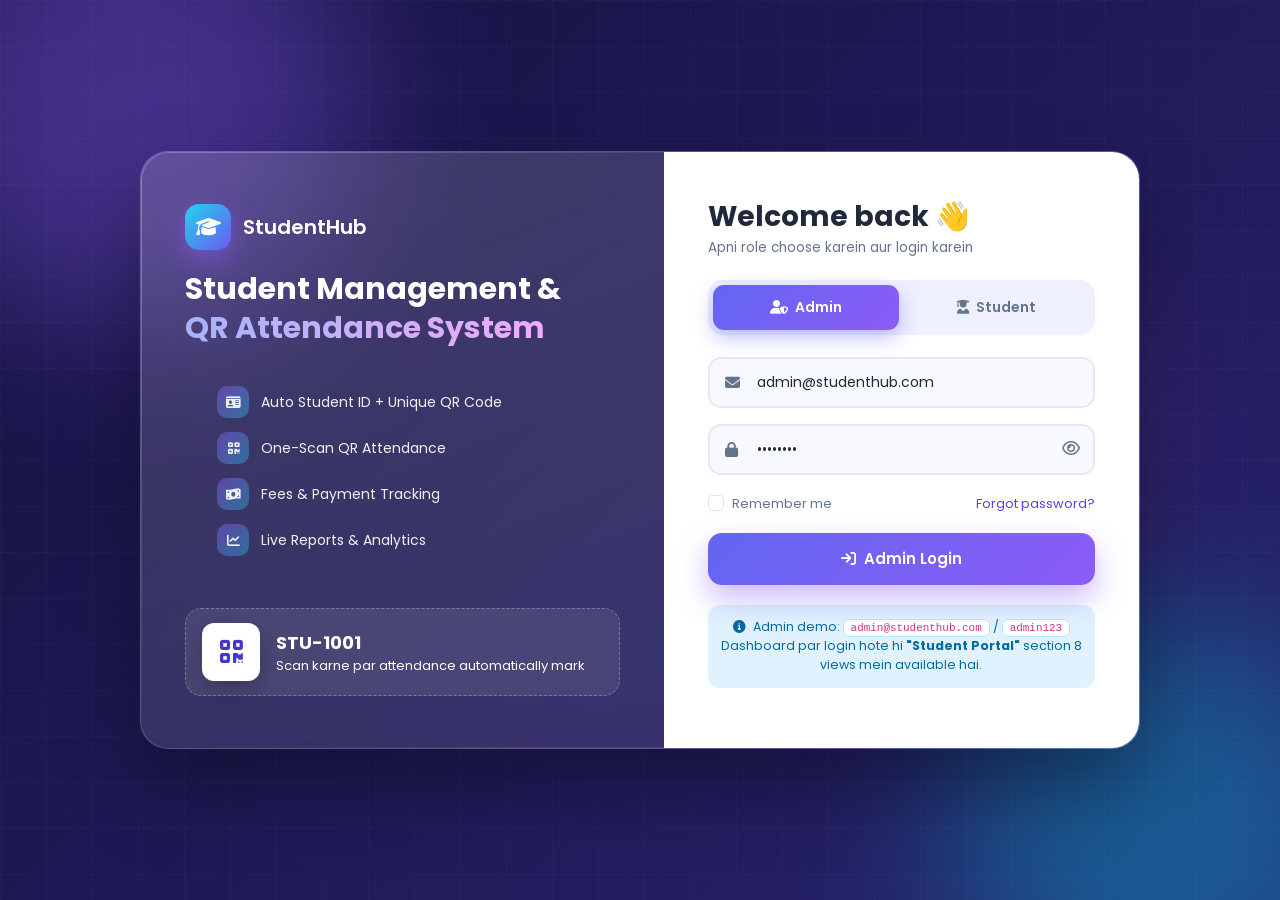
==== index.html @ 425bdbed "First Commit" ====
<!DOCTYPE html>
<html lang="en">
<head>
<meta charset="UTF-8" />
<meta name="viewport" content="width=device-width, initial-scale=1.0" />
<title>StudentHub — Login</title>
<link href="https://cdn.jsdelivr.net/npm/bootstrap@5.3.3/dist/css/bootstrap.min.css" rel="stylesheet" />
<link rel="stylesheet" href="https://cdnjs.cloudflare.com/ajax/libs/font-awesome/6.5.2/css/all.min.css" />
<link rel="stylesheet" href="assets/css/style.css" />
<style>
  .err-box { display: none; background: var(--danger-light); color: #be123c; font-size: 12.5px; padding: 10px 14px; border-radius: 10px; margin-bottom: 12px; }
  .err-box.show { display: block; animation: fadeIn .3s ease; }
</style>
</head>
<body>

<div class="login-wrap">
  <div class="blob blob-1"></div>
  <div class="blob blob-2"></div>
  <div class="blob blob-3"></div>
  <div class="grid-overlay"></div>

  <div class="login-card">
    <!-- Left Brand panel -->
    <div class="login-brand anim-fade-up">
      <div class="brand-badge">
        <div class="brand-logo"><i class="fa-solid fa-graduation-cap"></i></div>
        StudentHub
      </div>
      <h1>Student Management &amp;<br /><span>QR Attendance System</span></h1>

      <ul class="features-list">
        <li><i class="fa-solid fa-id-card"></i> Auto Student ID + Unique QR Code</li>
        <li><i class="fa-solid fa-qrcode"></i> One-Scan QR Attendance</li>
        <li><i class="fa-solid fa-money-bill-wave"></i> Fees &amp; Payment Tracking</li>
        <li><i class="fa-solid fa-chart-line"></i> Live Reports &amp; Analytics</li>
      </ul>

      <div class="qr-preview">
        <div class="mini-qr"><i class="fa-solid fa-qrcode"></i></div>
        <div class="stat-mini">
          <b>STU-1001</b>
          Scan karne par attendance automatically mark
        </div>
      </div>
    </div>

    <!-- Right Login form -->
    <div class="login-form anim-fade-up d2">
      <h3 class="fw-bold mb-1">Welcome back 👋</h3>
      <p class="muted mb-0" style="font-size:13.5px;">Apni role choose karein aur login karein</p>

      <div class="role-switch">
        <button type="button" class="active" data-role="admin"><i class="fa-solid fa-user-shield me-1"></i> Admin</button>
        <button type="button" data-role="student"><i class="fa-solid fa-user-graduate me-1"></i> Student</button>
      </div>

      <div class="err-box" id="errBox"><i class="fa-solid fa-circle-exclamation me-1"></i><span id="errMsg"></span></div>

      <!-- ===== ADMIN FORM ===== -->
      <form id="adminForm" onsubmit="return handleAdminLogin(event)">
        <div class="field">
          <i class="fa-solid fa-envelope"></i>
          <input class="form-ctrl" type="email" id="adminEmail" placeholder="Email address" value="admin@studenthub.com" required />
        </div>
        <div class="field">
          <i class="fa-solid fa-lock"></i>
          <input class="form-ctrl" type="password" id="adminPass" placeholder="Password" value="admin123" required />
          <button type="button" class="toggle-eye" onclick="togglePass(this)"><i class="fa-regular fa-eye"></i></button>
        </div>

        <div class="d-flex justify-content-between align-items-center mb-3">
          <div class="form-check">
            <input class="form-check-input" type="checkbox" id="remember" />
            <label class="form-check-label muted" for="remember" style="font-size:13px;">Remember me</label>
          </div>
          <a href="#" class="text-decoration-none" style="font-size:13px;color:var(--primary-dark);">Forgot password?</a>
        </div>

        <button type="submit" class="btn-primary-grad">
          <i class="fa-solid fa-arrow-right-to-bracket me-2"></i>Admin Login
        </button>
      </form>

      <!-- ===== STUDENT FORM ===== -->
      <form id="studentForm" onsubmit="return handleStudentLogin(event)" style="display:none;">
        <div class="field">
          <i class="fa-solid fa-user-graduate"></i>
          <input class="form-ctrl" type="text" id="stuName" placeholder="Student Name e.g. Asad Javed" autocomplete="off" required />
        </div>
        <div class="field">
          <i class="fa-solid fa-lock"></i>
          <input class="form-ctrl" type="password" id="stuPass" placeholder="Password" required />
          <button type="button" class="toggle-eye" onclick="togglePass(this)"><i class="fa-regular fa-eye"></i></button>
        </div>

        <button type="submit" class="btn-primary-grad" style="background:linear-gradient(135deg,#0ea5e9,#6366f1);background-size:150% 150%;">
          <i class="fa-solid fa-arrow-right-to-bracket me-2"></i>Open My Portal
        </button>

        <div class="demo-hint text-start" style="background:var(--bg-soft);">
          <b style="color:var(--primary-dark);">⬇ Demo logins — kisi bhi par click karo (auto fill)</b>
          <div class="demo-students" id="demoList"></div>
        </div>
      </form>

      <div class="demo-hint" id="adminHint">
        <i class="fa-solid fa-circle-info me-1"></i> Admin demo: <code>admin@studenthub.com</code> / <code>admin123</code>
        <br />Dashboard par login hote hi <b>"Student Portal"</b> section 8 views mein available hai.
      </div>
    </div>
  </div>
</div>

<script src="assets/js/students.js"></script>
<script>
  function togglePass(btn) {
    const inp = btn.parentElement.querySelector('input');
    const ic = btn.querySelector('i');
    if (inp.type === 'password') { inp.type = 'text'; ic.className = 'fa-regular fa-eye-slash'; }
    else { inp.type = 'password'; ic.className = 'fa-regular fa-eye'; }
  }

  function showErr(msg) {
    document.getElementById('errMsg').textContent = msg;
    document.getElementById('errBox').classList.add('show');
    setTimeout(() => document.getElementById('errBox').classList.remove('show'), 3500);
  }

  /* role switch */
  document.querySelectorAll('.role-switch button').forEach(b => {
    b.addEventListener('click', () => {
      document.querySelectorAll('.role-switch button').forEach(x => x.classList.remove('active'));
      b.classList.add('active');
      document.getElementById('errBox').classList.remove('show');
      const isStudent = b.dataset.role === 'student';
      document.getElementById('adminForm').style.display = isStudent ? 'none' : '';
      document.getElementById('studentForm').style.display = isStudent ? '' : 'none';
      document.getElementById('adminHint').style.display = isStudent ? 'none' : '';
    });
  });

  /* demo student list with click-to-fill */
  function buildDemoList() {
    const box = document.getElementById('demoList');
    box.innerHTML = '';
    DEMO_STUDENTS.forEach(s => {
      const btn = document.createElement('button');
      btn.type = 'button';
      btn.className = 'demo-stu-btn';
      btn.innerHTML =
        '<img class="avatar-sm" src="' + s.avatar + '" alt="" />' +
        '<span><b>' + s.name + '</b><br /><small style="color:var(--text-muted);">Password: ' + s.password + '</small></span>' +
        '<span class="id-tag">' + s.id + '</span>';
      btn.addEventListener('click', () => {
        document.querySelectorAll('.demo-stu-btn').forEach(x => x.classList.remove('selected'));
        btn.classList.add('selected');
        document.getElementById('stuName').value = s.name;
        document.getElementById('stuPass').value = s.password;
      });
      box.appendChild(btn);
    });
  }
  buildDemoList();

  function handleAdminLogin(e) {
    e.preventDefault();
    const email = document.getElementById('adminEmail').value.trim();
    const pass = document.getElementById('adminPass').value;
    if (email === 'admin@studenthub.com' && pass === 'admin123') {
      window.location.href = 'dashboard.html';
    } else {
      showErr('Invalid admin credentials — demo use karein: admin@studenthub.com / admin123');
    }
    return false;
  }

  function handleStudentLogin(e) {
    e.preventDefault();
    const stu = findStudent(document.getElementById('stuName').value, document.getElementById('stuPass').value);
    if (stu) {
      setLoggedStudent(stu);
      window.location.href = 'student-portal.html';
    } else {
      showErr('Galat name ya password — upar demo login se koi ek click karein');
    }
    return false;
  }
</script>
</body>
</html>
---- assets/css/style.css ----
@import url('https://fonts.googleapis.com/css2?family=Poppins:wght@300;400;500;600;700;800&display=swap');

:root {
  --primary: #6366f1;
  --primary-dark: #4f46e5;
  --primary-deep: #4338ca;
  --violet: #8b5cf6;
  --fuchsia: #d946ef;
  --cyan: #06b6d4;
  --sidebar-bg-1: #17153b;
  --sidebar-bg-2: #3b2f8f;
  --success: #10b981;
  --success-light: #d1fae5;
  --danger: #f43f5e;
  --danger-light: #ffe4e6;
  --warning: #f59e0b;
  --warning-light: #fef3c7;
  --info: #0ea5e9;
  --info-light: #e0f2fe;
  --text-dark: #1e293b;
  --text-muted: #64748b;
  --bg-soft: #eef0ff;
  --shadow-xs: 0 2px 8px rgba(30, 41, 59, .05);
  --shadow-sm: 0 4px 14px rgba(30, 41, 59, .07);
  --shadow-md: 0 12px 34px rgba(30, 41, 59, .10);
  --shadow-lg: 0 24px 55px rgba(30, 41, 59, .16);
  --gradient-primary: linear-gradient(135deg, #6366f1 0%, #8b5cf6 55%, #a855f7 100%);
  --gradient-success: linear-gradient(135deg, #10b981 0%, #34d399 100%);
  --gradient-danger: linear-gradient(135deg, #f43f5e 0%, #fb7185 100%);
  --gradient-warning: linear-gradient(135deg, #f59e0b 0%, #fbbf24 100%);
  --gradient-info: linear-gradient(135deg, #06b6d4 0%, #38bdf8 100%);
  --gradient-cool: linear-gradient(135deg, #22d3ee 0%, #6366f1 50%, #d946ef 100%);
  --ring: 0 0 0 4px rgba(99, 102, 241, .14);
}

* { margin: 0; padding: 0; box-sizing: border-box; }

body {
  font-family: 'Poppins', sans-serif;
  background:
    radial-gradient(1000px 500px at 85% -10%, rgba(139, 92, 246, .10), transparent 60%),
    radial-gradient(900px 500px at -10% 10%, rgba(6, 182, 212, .08), transparent 55%),
    linear-gradient(180deg, #f6f7fd 0%, #eef1fb 100%);
  background-attachment: fixed;
  color: var(--text-dark);
  overflow-x: hidden;
}

/* ============ SCROLLBAR ============ */
::-webkit-scrollbar { width: 9px; height: 9px; }
::-webkit-scrollbar-track { background: #eef1f9; }
::-webkit-scrollbar-thumb { background: linear-gradient(180deg, #a5b4fc, #8b5cf6); border-radius: 10px; border: 2px solid #eef1f9; }
::-webkit-scrollbar-thumb:hover { background: linear-gradient(180deg, #6366f1, #8b5cf6); }

/* ============ ANIMATIONS ============ */
@keyframes fadeInUp { from { opacity: 0; transform: translateY(28px); } to { opacity: 1; transform: translateY(0); } }
@keyframes fadeIn { from { opacity: 0; } to { opacity: 1; } }
@keyframes floaty { 0%, 100% { transform: translateY(0); } 50% { transform: translateY(-16px); } }
@keyframes floaty2 { 0%, 100% { transform: translateY(0) rotate(0); } 50% { transform: translateY(-22px) rotate(4deg); } }
@keyframes pulse-ring { 0% { box-shadow: 0 0 0 0 rgba(139, 92, 246, .5); } 70% { box-shadow: 0 0 0 18px rgba(139, 92, 246, 0); } 100% { box-shadow: 0 0 0 0 rgba(139, 92, 246, 0); } }
@keyframes gradientMove { 0% { background-position: 0% 50%; } 50% { background-position: 100% 50%; } 100% { background-position: 0% 50%; } }
@keyframes scanline { 0% { top: 0; } 50% { top: calc(100% - 6px); } 100% { top: 0; } }
@keyframes spinSlow { to { transform: rotate(360deg); } }
@keyframes popIn { 0% { opacity: 0; transform: scale(.82); } 70% { transform: scale(1.03); } 100% { opacity: 1; transform: scale(1); } }
@keyframes blink { 0%, 100% { opacity: 1; } 50% { opacity: .35; } }
@keyframes progressBar { from { width: 0; } }
@keyframes shine { to { left: 130%; } }
@keyframes drawGlow { to { opacity: .35; transform: scale(1.15); } }
@keyframes barGlow { 0%,100% { box-shadow: 0 0 8px rgba(99,102,241,.4); } 50% { box-shadow: 0 0 20px rgba(139,92,246,.7); } }

.anim-fade-up { animation: fadeInUp .7s ease both; }
.anim-fade-in { animation: fadeIn .8s ease both; }
.anim-pop { animation: popIn .5s ease both; }
.floaty { animation: floaty 5s ease-in-out infinite; }
.floaty2 { animation: floaty2 7s ease-in-out infinite; }
.d1 { animation-delay: .1s; } .d2 { animation-delay: .2s; } .d3 { animation-delay: .3s; }
.d4 { animation-delay: .4s; } .d5 { animation-delay: .5s; } .d6 { animation-delay: .6s; }
.d7 { animation-delay: .7s; } .d8 { animation-delay: .8s; }

.view { display: none; }
.view.active { display: block; animation: fadeIn .5s ease; }

.grad-text {
  background: var(--gradient-cool);
  -webkit-background-clip: text; background-clip: text; color: transparent;
}

/* ============ LOGIN PAGE ============ */
.login-wrap {
  min-height: 100vh;
  display: flex; align-items: center; justify-content: center;
  position: relative;
  background: linear-gradient(135deg, #151240 0%, #2a2370 42%, #4f46e5 100%);
  background-size: 250% 250%;
  animation: gradientMove 14s ease infinite;
  overflow: hidden; padding: 20px;
}
.blob { position: absolute; border-radius: 50%; filter: blur(80px); opacity: .38; }
.blob-1 { width: 460px; height: 460px; background: #8b5cf6; top: -130px; left: -100px; animation: floaty 9s ease-in-out infinite; }
.blob-2 { width: 420px; height: 420px; background: #06b6d4; bottom: -140px; right: -90px; animation: floaty2 11s ease-in-out infinite; }
.blob-3 { width: 300px; height: 300px; background: #d946ef; top: 30%; right: 12%; opacity: .22; animation: floaty 13s ease-in-out infinite; }
.grid-overlay { position: absolute; inset: 0; opacity: .6;
  background-image: linear-gradient(rgba(255,255,255,.04) 1px, transparent 1px),
                    linear-gradient(90deg, rgba(255,255,255,.04) 1px, transparent 1px);
  background-size: 46px 46px;
}

.login-card {
  width: 100%; max-width: 1000px;
  display: grid; grid-template-columns: 1.1fr 1fr;
  background: rgba(255,255,255,.08);
  border: 1px solid rgba(255,255,255,.2);
  backdrop-filter: blur(24px); -webkit-backdrop-filter: blur(24px);
  border-radius: 28px; overflow: hidden; position: relative; z-index: 2;
  box-shadow: 0 40px 80px rgba(0,0,0,.35);
  animation: fadeInUp .8s ease both;
}
.login-card::before { content:''; position:absolute; inset:0; border-radius:28px; padding:1px;
  background: linear-gradient(135deg, rgba(167,139,250,.6), transparent 40%, rgba(34,211,238,.4));
  -webkit-mask: linear-gradient(#fff 0 0) content-box, linear-gradient(#fff 0 0);
  -webkit-mask-composite: xor; mask-composite: exclude; pointer-events:none; }

.login-brand { padding: 52px 44px; color: #fff;
  background: linear-gradient(160deg, rgba(255,255,255,.09), rgba(255,255,255,.02));
  display: flex; flex-direction: column; gap: 20px; }
.brand-badge { display: inline-flex; align-items: center; gap: 12px; font-weight: 600; font-size: 20px; }
.brand-logo { width: 46px; height: 46px; border-radius: 14px;
  background: var(--gradient-cool); background-size: 180% 180%;
  display: grid; place-items: center; font-size: 20px; color: #fff;
  box-shadow: 0 10px 26px rgba(139,92,246,.55);
  animation: pulse-ring 3.5s infinite, gradientMove 5s ease infinite; }
.login-brand h1 { font-size: 30px; font-weight: 700; line-height: 1.3; }
.login-brand h1 span { background: linear-gradient(90deg,#a5b4fc,#f0abfc,#67e8f9); background-size:200% 200%;
  -webkit-background-clip: text; background-clip: text; color: transparent; animation: gradientMove 6s ease infinite; }
.login-brand .features-list { list-style: none; display: flex; flex-direction: column; gap: 14px; margin-top: 10px; }
.login-brand .features-list li { display: flex; align-items: center; gap: 12px; font-size: 14px; opacity: .93; }
.login-brand .features-list i { width: 32px; height: 32px; border-radius: 10px; flex-shrink: 0;
  background: linear-gradient(135deg, rgba(139,92,246,.5), rgba(34,211,238,.4));
  display: grid; place-items: center; font-size: 13px; }
.login-brand .qr-preview { margin-top: 16px; display: flex; align-items: center; gap: 16px;
  background: rgba(255,255,255,.09); border: 1px dashed rgba(255,255,255,.28);
  border-radius: 16px; padding: 14px 16px; }
.login-brand .qr-preview .mini-qr { width: 58px; height: 58px; border-radius: 12px; background: #fff;
  display: grid; place-items: center; font-size: 26px; color: var(--primary-deep);
  box-shadow: 0 8px 20px rgba(0,0,0,.2); }
.login-brand .stat-mini { font-size: 13px; }
.login-brand .stat-mini b { font-size: 18px; display: block; }

.login-form { background: #ffffff; padding: 48px 44px; position: relative; }
.login-form h3 { color: var(--text-dark); }
.form-ctrl { width: 100%; border: 2px solid #e6e9f5; border-radius: 13px;
  padding: 13px 15px 13px 47px; font-size: 14px; font-family: inherit;
  transition: .3s; background: #f8f9ff; color: var(--text-dark); }
.form-ctrl:focus { outline: none; border-color: var(--primary); background: #fff;
  box-shadow: 0 0 0 4px rgba(99,102,241,.13), 0 6px 18px rgba(99,102,241,.08); }
.field { position: relative; margin-bottom: 16px; }
.field i.fa-solid { position: absolute; left: 17px; top: 50%; transform: translateY(-50%); color: var(--text-muted); font-size: 15px; }
.field:focus-within i.fa-solid { color: var(--primary); }
.field .toggle-eye { position: absolute; right: 15px; top: 50%; transform: translateY(-50%); border: 0; background: none; color: var(--text-muted); cursor: pointer; }
.btn-primary-grad { width: 100%; border: 0; border-radius: 14px; padding: 15px; position: relative; overflow: hidden;
  background: linear-gradient(135deg, #6366f1, #8b5cf6, #a855f7); background-size: 200% 200%;
  color: #fff; font-weight: 600; font-size: 15px; cursor: pointer;
  transition: .35s; box-shadow: 0 14px 30px rgba(139,92,246,.42);
  animation: gradientMove 6s ease infinite; }
.btn-primary-grad:hover { transform: translateY(-3px) scale(1.01); box-shadow: 0 20px 40px rgba(139,92,246,.5); }
.btn-primary-grad:active { transform: translateY(0); }
.demo-hint { margin-top: 20px; padding: 13px; background: var(--info-light); border-radius: 12px; font-size: 12.5px; color: #0369a1; text-align: center; }
.demo-hint code { background: #fff; padding: 2px 7px; border-radius: 6px; border: 1px solid #bae6fd; }

.role-switch { display: grid; grid-template-columns: 1fr 1fr;
  background: #eef0ff; border-radius: 15px; padding: 5px; gap: 5px; margin: 22px 0; }
.role-switch button { border: 0; background: transparent; padding: 12px; border-radius: 11px;
  font-weight: 600; font-size: 14px; color: var(--text-muted); transition: .3s; }
.role-switch button.active { background: linear-gradient(135deg,#6366f1,#8b5cf6); color: #fff; box-shadow: 0 8px 20px rgba(99,102,241,.4); }

/* ============ APP SHELL ============ */
.app-shell { display: flex; min-height: 100vh; }

/* Sidebar */
.sidebar {
  width: 272px; flex-shrink: 0; position: fixed; inset: 0 auto 0 0; z-index: 1040;
  background: linear-gradient(185deg, #17153b 0%, #302a76 55%, #4436a0 100%);
  color: #c9d3ff; display: flex; flex-direction: column;
  transition: transform .35s ease;
  box-shadow: 8px 0 34px rgba(30,20,90,.28);
  border-right: 1px solid rgba(255,255,255,.06);
}
.sidebar::after { content:''; position:absolute; inset:0; pointer-events:none;
  background:
    radial-gradient(300px 200px at 100% 0%, rgba(139,92,246,.28), transparent 70%),
    radial-gradient(260px 220px at 0% 100%, rgba(6,182,212,.14), transparent 70%); }
.side-head { display: flex; align-items: center; gap: 12px; padding: 22px 22px 18px;
  border-bottom: 1px solid rgba(255,255,255,.09); position: relative; z-index: 1; }
.side-head .brand-logo { animation: pulse-ring 3.2s infinite; }
.side-head .brand-name { color: #fff; font-weight: 700; font-size: 17px; line-height: 1.2;
  background: linear-gradient(90deg,#fff,#c7d2fe); -webkit-background-clip:text; background-clip:text; color:transparent; }
.side-head .brand-sub { font-size: 11px; opacity: .65; }

.side-nav { flex: 1; padding: 14px 14px; overflow-y: auto; position: relative; z-index: 1; }
.nav-section-title { font-size: 10.5px; text-transform: uppercase; letter-spacing: 1.8px; opacity: .4; padding: 16px 14px 8px; }
.nav-link-item {
  display: flex; align-items: center; gap: 13px;
  padding: 12px 14px; margin-bottom: 4px; border-radius: 12px;
  color: #c9d3ff; text-decoration: none; font-size: 14px; font-weight: 500;
  transition: .3s; position: relative; cursor: pointer; overflow: hidden;
}
.nav-link-item i { width: 20px; text-align: center; font-size: 15px; }
.nav-link-item:hover { background: rgba(255,255,255,.1); color: #fff; transform: translateX(4px); }
.nav-link-item.active { background: linear-gradient(135deg, rgba(99,102,241,.95), rgba(139,92,246,.95));
  color: #fff; box-shadow: 0 10px 24px rgba(99,102,241,.5); }
.nav-link-item.active::before { content: ''; position: absolute; left: -14px; top: 50%; transform: translateY(-50%);
  width: 5px; height: 28px; border-radius: 0 6px 6px 0; background: #fff; box-shadow: 0 0 12px rgba(255,255,255,.8); }
.nav-link-item.active::after { content:''; position:absolute; right:-30px; top:-30px; width:70px; height:70px; border-radius:50%;
  background: rgba(255,255,255,.12); }
.nav-badge { margin-left: auto; font-size: 10.5px; background: linear-gradient(135deg,#f43f5e,#fb7185); color: #fff; padding: 3px 9px; border-radius: 20px; box-shadow: 0 4px 10px rgba(244,63,94,.4); z-index:1; }

.side-foot { padding: 16px 20px; border-top: 1px solid rgba(255,255,255,.09); position: relative; z-index: 1; }
.side-foot .backup-chip { display: flex; align-items: center; gap: 10px; font-size: 11.5px;
  background: rgba(16,185,129,.13); border: 1px solid rgba(16,185,129,.35); color: #a7f3d0;
  padding: 11px 13px; border-radius: 13px; }
.backup-chip i { animation: spinSlow 6s linear infinite; }
.side-nav::-webkit-scrollbar { width: 5px; }
.side-nav::-webkit-scrollbar-thumb { background: rgba(255,255,255,.2); border: 0; }

/* Main */
.main-area { flex: 1; margin-left: 272px; display: flex; flex-direction: column; min-width: 0; }
.topbar { position: sticky; top: 0; z-index: 1030;
  background: rgba(255,255,255,.8); backdrop-filter: blur(16px); -webkit-backdrop-filter: blur(16px);
  border-bottom: 1px solid #e9edf8;
  padding: 14px 28px; display: flex; align-items: center; gap: 18px; }
.topbar::before { content:''; position:absolute; bottom:-1px; left:0; right:0; height:2px;
  background: linear-gradient(90deg, transparent, #6366f1, #8b5cf6, #22d3ee, transparent); opacity:.8; }
.topbar .page-title h2 { font-size: 19px; font-weight: 700; margin: 0; }
.topbar .page-title small { color: var(--text-muted); font-size: 12.5px; }
.topbar-actions { margin-left: auto; display: flex; align-items: center; gap: 14px; }
.search-pill { display: flex; align-items: center; gap: 10px; background: #f1f3fd;
  border-radius: 30px; padding: 9px 16px; border: 2px solid transparent; transition: .3s; min-width: 250px; }
.search-pill:focus-within { border-color: var(--primary); background: #fff;
  box-shadow: 0 0 0 4px rgba(99,102,241,.1), 0 8px 22px rgba(99,102,241,.12); }
.search-pill input { border: 0; background: none; outline: none; width: 100%; font-size: 13.5px; font-family: inherit; }
.icon-btn { position: relative; width: 42px; height: 42px; border-radius: 50%;
  border: 0; background: linear-gradient(135deg,#f1f3fd,#edf0fd); color: var(--text-dark);
  display: grid; place-items: center; font-size: 16px; cursor: pointer; transition: .3s; }
.icon-btn:hover { background: linear-gradient(135deg,#6366f1,#8b5cf6); color: #fff; transform: translateY(-2px) rotate(-6deg);
  box-shadow: 0 10px 22px rgba(99,102,241,.4); }
.icon-btn .dot { position: absolute; top: 8px; right: 9px; width: 8px; height: 8px; border-radius: 50%;
  background: var(--danger); animation: blink 2s infinite; }
.avatar-chip { display: flex; align-items: center; gap: 10px; }
.avatar { width: 42px; height: 42px; border-radius: 50%; object-fit: cover;
  border: 3px solid #fff; box-shadow: 0 3px 10px rgba(30,41,59,.14); }
.avatar-sm { width: 36px; height: 36px; border-radius: 50%; border: 2px solid #fff; box-shadow: var(--shadow-xs); }
.avatar-lg { width: 74px; height: 74px; border-radius: 50%; border: 3px solid #fff; box-shadow: var(--shadow-md); }

.content { padding: 26px 28px 40px; }

/* ============ CARDS ============ */
.card-soft { background: #fff; border: 0; border-radius: 20px;
  box-shadow: var(--shadow-sm); transition: .35s; position: relative; }
.card-soft:hover { box-shadow: var(--shadow-md); transform: translateY(-5px); }
.stat-card { overflow: hidden; position: relative; }
.stat-card::before { content:''; position:absolute; width:120px; height:120px; border-radius:50%;
  right:-36px; top:-36px; background: radial-gradient(circle, rgba(99,102,241,.1), transparent 70%); }
.stat-card .stat-icon { width: 56px; height: 56px; border-radius: 16px; display: grid; place-items: center;
  font-size: 22px; color: #fff; flex-shrink: 0; position: relative;
  box-shadow: 0 10px 22px rgba(30,41,59,.16); }
.stat-card .stat-icon:is(.bg-grad-primary,.bg-grad-success,.bg-grad-danger,.bg-grad-warning,.bg-grad-info)::after { content:''; position:absolute; inset:4px; border-radius:12px; background: rgba(255,255,255,.22); }
.stat-card .stat-icon i { position: relative; z-index: 1; }
.stat-card .stat-value { font-size: 27px; font-weight: 700; line-height: 1.1; }
.stat-card .stat-label { font-size: 12.5px; color: var(--text-muted); font-weight: 500; }
.stat-card .stat-diff { font-size: 11.5px; font-weight: 600; }
.stat-card .stat-corner { position: absolute; right: -14px; bottom: -22px; font-size: 96px;
  color: rgba(30,41,59,.045); z-index: 0; }
.bg-grad-primary { background: linear-gradient(135deg,#6366f1,#8b5cf6); }
.bg-grad-success { background: linear-gradient(135deg,#10b981,#34d399); }
.bg-grad-danger { background: linear-gradient(135deg,#f43f5e,#fb7185); }
.bg-grad-warning { background: linear-gradient(135deg,#f59e0b,#fbbf24); }
.bg-grad-info { background: linear-gradient(135deg,#06b6d4,#38bdf8); }
.bg-soft-primary { background: #eef0ff; color: #4f46e5; }
.bg-soft-success { background: #d1fae5; color: #047857; }
.bg-soft-danger { background: #ffe4e6; color: #be123c; }
.bg-soft-warning { background: #fef3c7; color: #b45309; }
.bg-soft-info { background: #e0f2fe; color: #0369a1; }

.section-title { font-size: 16px; font-weight: 700; margin: 0; }
.muted { color: var(--text-muted); }
.fw-600 { font-weight: 600; }
.chart-box { position: relative; height: 260px; }

/* ============ TABLES ============ */
.table > :not(caption) > * > * { padding: 12px 14px; border-bottom-color: #eef1f8; vertical-align: middle; }
.table thead th { font-size: 11.5px; text-transform: uppercase; letter-spacing: .8px; color: var(--text-muted);
  font-weight: 600; background: linear-gradient(180deg,#f8f9fe,#f2f4fd); }
.table tbody tr { transition: .25s; }
.table tbody tr:hover { background: linear-gradient(90deg, rgba(238,240,255,.7), rgba(224,242,254,.4)); }
.stu-cell { display: flex; align-items: center; gap: 11px; }
.stu-cell b { font-size: 14px; display: block; }
.stu-cell span { font-size: 12px; color: var(--text-muted); }

.badge-soft { font-size: 11.5px; font-weight: 600; padding: 5px 12px; border-radius: 20px;
  box-shadow: inset 0 0 0 1px rgba(0,0,0,.04); }
.badge.bg-soft-primary, .badge.bg-soft-success, .badge.bg-soft-warning, .badge.bg-soft-danger, .badge.bg-soft-info {
  padding: 7px 13px; border-radius: 20px; font-weight: 600; }

.mini-btn { border: 0; width: 34px; height: 34px; border-radius: 10px; cursor: pointer;
  display: inline-grid; place-items: center; font-size: 13px; transition: .25s; }
.mini-btn:hover { transform: translateY(-3px) scale(1.06); }
.btn-icon-accent { background: #eef0ff; color: #4f46e5; }
.btn-icon-accent:hover { background: #6366f1; color: #fff; box-shadow: 0 8px 16px rgba(99,102,241,.4); }
.btn-icon-success { background: #d1fae5; color: #047857; }
.btn-icon-success:hover { background: #10b981; color: #fff; box-shadow: 0 8px 16px rgba(16,185,129,.4); }
.btn-icon-danger { background: #ffe4e6; color: #be123c; }
.btn-icon-danger:hover { background: #f43f5e; color: #fff; box-shadow: 0 8px 16px rgba(244,63,94,.4); }
.btn-icon-warning { background: #fef3c7; color: #b45309; }
.btn-icon-warning:hover { background: #f59e0b; color: #fff; box-shadow: 0 8px 16px rgba(245,158,11,.4); }

/* Progress */
.progress-soft { height: 9px; border-radius: 20px; background: #eef1fa; overflow: hidden; }
.progress-soft .progress-bar { border-radius: 20px; animation: progressBar 1.2s ease both, barGlow 3s ease-in-out infinite; }

/* ============ ID CARD ============ */
.id-card { border-radius: 22px; overflow: hidden;
  background: linear-gradient(150deg, #20194f, #5141c9, #8b5cf6); background-size: 180% 180%;
  animation: gradientMove 8s ease infinite;
  color: #fff; box-shadow: 0 24px 50px rgba(60,40,140,.4);
  max-width: 370px; position: relative; }
.id-card::after { content: ''; position: absolute; width: 220px; height: 220px; border-radius: 50%;
  background: rgba(255,255,255,.08); right: -70px; top: -70px; }
.id-card::before { content:''; position:absolute; width:140px; height:140px; border-radius:50%;
  background: rgba(34,211,238,.12); left:-50px; bottom:-50px; }
.id-card-head { display: flex; align-items: center; gap: 12px; padding: 22px 22px 12px;
  border-bottom: 1px dashed rgba(255,255,255,.28); position: relative; z-index:1; }
.id-card .qr-holder { background: #fff; border-radius: 18px; padding: 14px; position: relative; z-index:1;
  width: 172px; height: 172px; display: grid; place-items: center; margin: 18px auto;
  box-shadow: 0 12px 30px rgba(0,0,0,.22); }
.id-card .qr-holder img { width: 100%; height: 100%; }
.id-card .qr-label { text-align: center; font-size: 11px; opacity: .8; letter-spacing: 2px; position: relative; z-index:1; }
.id-card-foot { display: flex; justify-content: space-between; padding: 12px 22px 20px;
  font-size: 12px; opacity: .88; position: relative; z-index:1; }

/* ============ SCANNER ============ */
.scanner-stage { width: 100%; max-width: 420px; aspect-ratio: 1 / 1;
  border-radius: 26px; position: relative; margin: 0 auto;
  background: radial-gradient(circle at 50% 40%, rgba(99,102,241,.18), rgba(15,20,45,.6));
  overflow: hidden; border: 1px solid rgba(255,255,255,.16); }
.scanner-stage .corners span { position: absolute; width: 36px; height: 36px; border: 4px solid #22d3ee; transition: .3s; }
.scanner-stage .corners span:nth-child(1) { top: 14px; left: 14px; border-right: 0; border-bottom: 0; border-radius: 12px 0 0 0; }
.scanner-stage .corners span:nth-child(2) { top: 14px; right: 14px; border-left: 0; border-bottom: 0; border-radius: 0 12px 0 0; }
.scanner-stage .corners span:nth-child(3) { bottom: 14px; left: 14px; border-right: 0; border-top: 0; border-radius: 0 0 0 12px; }
.scanner-stage .corners span:nth-child(4) { bottom: 14px; right: 14px; border-left: 0; border-top: 0; border-radius: 0 0 12px 0; }
.scanner-stage.scanning .corners span { border-color: #34d399; box-shadow: 0 0 20px rgba(52,211,153,.7); }
.scan-beam { position: absolute; left: 8%; right: 8%; height: 6px; border-radius: 10px;
  background: linear-gradient(90deg, transparent, #22d3ee, transparent);
  box-shadow: 0 0 24px #22d3ee; opacity: 0; }
.scanner-stage.scanning .scan-beam { opacity: 1; animation: scanline 2.2s ease-in-out infinite; }
.scanner-stage .scanner-center-icon { position: absolute; inset: 0; display: grid; place-items: center; color: #fff; font-size: 52px;
  text-shadow: 0 0 30px rgba(255,255,255,.5); }
.scanner-stage.scanning .scanner-center-icon { animation: blink 1s infinite; }

/* ============ TIMELINE ============ */
.timeline { position: relative; padding-left: 26px; }
.timeline::before { content: ''; position: absolute; left: 8px; top: 6px; bottom: 6px; width: 2px;
  background: linear-gradient(180deg, #6366f1, #8b5cf6, #22d3ee, transparent); }
.timeline-item { position: relative; padding-bottom: 18px; }
.timeline-item::before { content: ''; position: absolute; left: -24px; top: 5px;
  width: 13px; height: 13px; border-radius: 50%;
  background: linear-gradient(135deg,#6366f1,#8b5cf6);
  border: 3px solid #fff; box-shadow: 0 0 0 3px rgba(99,102,241,.25); }
.timeline-item.success::before { background: var(--success); box-shadow: 0 0 0 3px rgba(16,185,129,.25); }

/* ============ FEE SLIP ============ */
.fee-slip { border-left: 5px solid var(--primary); border-radius: 8px; }

/* ============ TOAST ============ */
.toast-wrap { position: fixed; top: 24px; right: 24px; z-index: 3000; display: flex; flex-direction: column; gap: 12px; }
.toast-msg { background: #fff; border-radius: 16px; box-shadow: var(--shadow-lg);
  display: flex; align-items: center; gap: 12px; padding: 14px 18px;
  min-width: 300px; animation: fadeInUp .4s ease both; border: 1px solid #eef1f8; position: relative; overflow: hidden; }
.toast-msg::before { content:''; position:absolute; left:0; top:0; bottom:0; width:4px; }
.toast-msg.success::before { background: var(--success); }
.toast-msg.error::before { background: var(--danger); }
.toast-msg.info::before { background: linear-gradient(#06b6d4,#6366f1); }
.toast-msg .toast-ic { width: 40px; height: 40px; border-radius: 12px; display: grid; place-items: center; font-size: 17px; color: #fff; flex-shrink: 0; }
.toast-msg.success .toast-ic { background: var(--gradient-success); }
.toast-msg.error .toast-ic { background: var(--gradient-danger); }
.toast-msg.info .toast-ic { background: var(--gradient-info); }
.toast-msg .toast-txt b { display: block; font-size: 14px; }
.toast-msg .toast-txt span { font-size: 12.5px; color: var(--text-muted); }

/* ============ BUTTONS ============ */
.btn-grad { border: 0; background: linear-gradient(135deg,#6366f1,#8b5cf6); background-size: 160% 160%;
  color: #fff; font-weight: 600; border-radius: 13px; padding: 12px 24px; font-size: 14px;
  transition: .3s; box-shadow: 0 10px 24px rgba(99,102,241,.35); cursor: pointer; position: relative; overflow: hidden; }
.btn-grad::after { content:''; position:absolute; top:0; bottom:0; left:-40%; width:35%;
  background: linear-gradient(90deg, transparent, rgba(255,255,255,.45), transparent);
  transform: skewX(-20deg); transition: left .5s; }
.btn-grad:hover { transform: translateY(-3px); box-shadow: 0 16px 34px rgba(99,102,241,.5); }
.btn-grad:hover::after { left: 130%; }
.btn-ghost { border: 2px solid #e2e8f0; background: #fff; color: var(--text-dark); font-weight: 600;
  border-radius: 13px; padding: 10px 20px; font-size: 14px; transition: .3s; cursor: pointer; }
.btn-ghost:hover { border-color: var(--primary); color: var(--primary-dark); transform: translateY(-2px);
  background: #f6f7ff; box-shadow: 0 8px 18px rgba(99,102,241,.15); }

/* ============ FILTER CHIPS ============ */
.filter-chip { border: 2px solid #e6e9f5; background: #fff; border-radius: 30px; padding: 9px 18px;
  font-size: 13px; font-weight: 500; cursor: pointer; transition: .3s; color: var(--text-muted); }
.filter-chip:hover { border-color: var(--primary); color: var(--primary-dark); transform: translateY(-2px); }
.filter-chip.active { background: linear-gradient(135deg,#6366f1,#8b5cf6); color: #fff; border-color: transparent;
  box-shadow: 0 8px 20px rgba(99,102,241,.4); }

/* ============ PAGINATION ============ */
.pagination .page-link { border: 0; color: var(--primary-dark); font-weight: 500; }
.pagination .active .page-link { background: linear-gradient(135deg,#6366f1,#8b5cf6); box-shadow: 0 6px 16px rgba(99,102,241,.4); }
.pagination .page-link:hover { color: var(--primary-dark); background: var(--bg-soft); }

/* ============ MODALS ============ */
.modal-content { box-shadow: var(--shadow-lg); }
.modal-content .form-control, .modal-content .form-select { border: 2px solid #e6e9f5; border-radius: 11px; padding: 10px 13px; }
.modal-content .form-control:focus, .modal-content .form-select:focus { border-color: var(--primary); box-shadow: 0 0 0 4px rgba(99,102,241,.12); }

/* ============ RESPONSIVE ============ */
@media (max-width: 1024px) {
  .sidebar { transform: translateX(-100%); }
  .sidebar.open { transform: translateX(0); }
  .main-area { margin-left: 0; }
  .topbar { padding: 12px 16px; }
  .content { padding: 18px 16px 32px; }
  .login-card { grid-template-columns: 1fr; max-width: 460px; }
  .login-brand { display: none; }
  .search-pill { display: none; }
  .menu-toggle { display: grid !important; }
}
.menu-toggle { display: none; }
.side-overlay { position: fixed; inset: 0; background: rgba(20,16,60,.55); backdrop-filter: blur(4px); z-index: 1039; display: none; }
.side-overlay.show { display: block; animation: fadeIn .3s ease; }

/* ============ MISC ============ */
.hollow-card { border: 2px dashed #ccd4ec; border-radius: 18px; background: linear-gradient(135deg,#fbfcff,#f6f7ff); }

.news-ticker { background: linear-gradient(90deg,#f59e0b,#f43f5e,#8b5cf6); background-size: 200% 200%;
  animation: gradientMove 8s linear infinite;
  color: #fff; font-weight: 600; border-radius: 12px;
  padding: 10px 16px; font-size: 13px; overflow: hidden; white-space: nowrap; }
.news-ticker .ticker-track { display: inline-block; animation: tickerMove 18s linear infinite; padding-left: 100%; }
@keyframes tickerMove { 0% { transform: translateX(0); } 100% { transform: translateX(-100%); } }

/* ============ PORTAL PAGE additions ============ */
.portal-hero { background: linear-gradient(135deg,#17153b 0%,#4f46e5 55%,#8b5cf6 100%);
  background-size: 220% 220%; animation: gradientMove 12s ease infinite;
  color: #fff; border-radius: 24px; padding: 30px; position: relative; overflow: hidden;
  box-shadow: 0 24px 50px rgba(60,40,140,.3); }
.portal-hero::after { content:''; position:absolute; width:280px; height:280px; border-radius:50%;
  background: rgba(34,211,238,.14); right:-60px; top:-70px; }
.portal-hero::before { content:''; position:absolute; width:200px; height:200px; border-radius:50%;
  background: rgba(255,255,255,.06); left:-50px; bottom:-70px; }
.portal-top { position: sticky; top: 0; z-index: 1050;
  background: rgba(255,255,255,.85); backdrop-filter: blur(16px);
  border-bottom: 1px solid #e9edf8; padding: 12px 20px; display: flex; align-items: center; gap: 12px; }
.stat-pill { background: rgba(255,255,255,.14); border: 1px solid rgba(255,255,255,.25);
  border-radius: 16px; padding: 14px 18px; backdrop-filter: blur(6px); }
.logout-btn { width: 42px; height: 42px; border-radius: 50%; border: 0; cursor: pointer;
  background: linear-gradient(135deg,#f43f5e,#fb7185); color: #fff; font-size: 16px; transition: .3s;
  box-shadow: 0 8px 18px rgba(244,63,94,.4); }
.logout-btn:hover { transform: translateY(-3px) rotate(8deg); box-shadow: 0 14px 28px rgba(244,63,94,.55); }

/* demo student quick-login buttons */
.demo-stu-btn { display: flex; align-items: center; gap: 10px; width: 100%;
  border: 1.5px solid #e6e9f5; background: #fff; border-radius: 13px;
  padding: 9px 12px; font-size: 13px; cursor: pointer; transition: .25s; text-align: left; }
.demo-stu-btn:hover, .demo-stu-btn.selected { border-color: var(--primary); background: #f6f7ff; transform: translateX(3px); }
.demo-stu-btn .id-tag { margin-left: auto; font-size: 10.5px; color: var(--primary-dark); font-weight: 600; }
.select-stu { width: 100%; border: 2px solid #e6e9f5; border-radius: 12px; padding: 11px 15px; font-size: 13.5px; font-family: inherit;
  background: #f8f9ff; transition: .3s; }
.select-stu:focus { outline: none; border-color: var(--primary); box-shadow: 0 0 0 4px rgba(99,102,241,.12); }
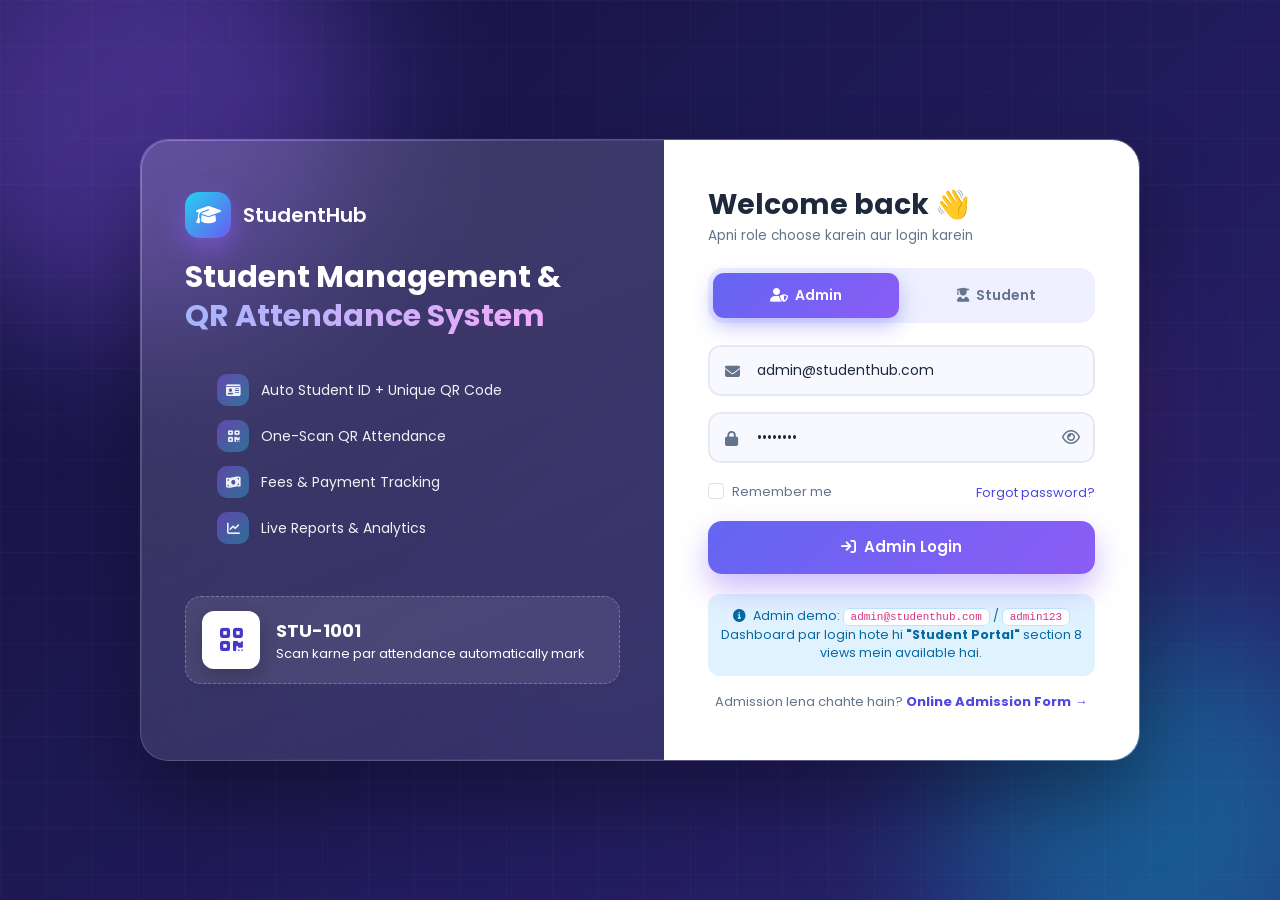
==== commit 1d4cfe3e: "Test Panel Insert" ====
--- a/index.html
+++ b/index.html
@@ -108,6 +108,11 @@
         <i class="fa-solid fa-circle-info me-1"></i> Admin demo: <code>admin@studenthub.com</code> / <code>admin123</code>
         <br />Dashboard par login hote hi <b>"Student Portal"</b> section 8 views mein available hai.
       </div>
+
+      <div class="text-center mt-3" style="font-size:13px;">
+        <span class="muted">Admission lena chahte hain?</span>
+        <a href="admission.html" style="color:var(--primary-dark);font-weight:700;text-decoration:none;">Online Admission Form →</a>
+      </div>
     </div>
   </div>
 </div>
--- a/assets/css/style.css
+++ b/assets/css/style.css
@@ -213,6 +213,18 @@
 .nav-link-item.active::after { content:''; position:absolute; right:-30px; top:-30px; width:70px; height:70px; border-radius:50%;
   background: rgba(255,255,255,.12); }
 .nav-badge { margin-left: auto; font-size: 10.5px; background: linear-gradient(135deg,#f43f5e,#fb7185); color: #fff; padding: 3px 9px; border-radius: 20px; box-shadow: 0 4px 10px rgba(244,63,94,.4); z-index:1; }
+.nav-badge-pulse { animation: pulseBadge 1.4s ease infinite; }
+@keyframes pulseBadge { 0%,100% { transform: scale(1); } 50% { transform: scale(1.15); } }
+
+.form-label-sm { font-size: 12px; font-weight: 600; color: var(--text-muted); display: block; margin-bottom: 4px; }
+.chip-btn { border: 2px solid #e6e9f5; background: #fff; border-radius: 30px; padding: 6px 14px;
+  font-size: 12.5px; font-weight: 600; cursor: pointer; transition: .3s; color: var(--text-muted); }
+.chip-btn:hover { border-color: var(--primary); transform: translateY(-1px); }
+.chip-btn.active { background: linear-gradient(135deg,#10b981,#14b8a6); color: #fff; border-color: transparent;
+  box-shadow: 0 6px 14px rgba(16,185,129,.35); }
+.obj-badge { font-size: 11px; font-weight: 700; padding: 4px 10px; border-radius: 20px; }
+.obj-badge.week { background: var(--primary-light); color: var(--primary-dark); }
+.obj-badge.month { background: var(--warning-light); color: var(--warning-dark, #b45309); }
 
 .side-foot { padding: 16px 20px; border-top: 1px solid rgba(255,255,255,.09); position: relative; z-index: 1; }
 .side-foot .backup-chip { display: flex; align-items: center; gap: 10px; font-size: 11.5px;
@@ -312,6 +324,10 @@
 .btn-icon-danger:hover { background: #f43f5e; color: #fff; box-shadow: 0 8px 16px rgba(244,63,94,.4); }
 .btn-icon-warning { background: #fef3c7; color: #b45309; }
 .btn-icon-warning:hover { background: #f59e0b; color: #fff; box-shadow: 0 8px 16px rgba(245,158,11,.4); }
+.btn-icon-info { background: #e0f2fe; color: #0369a1; }
+.btn-icon-info:hover { background: #0ea5e9; color: #fff; box-shadow: 0 8px 16px rgba(14,165,233,.4); }
+.btn-soft-danger { border: 0; background: #ffe4e6; color: #be123c; }
+.btn-soft-danger:hover { background: #f43f5e; color: #fff; }
 
 /* Progress */
 .progress-soft { height: 9px; border-radius: 20px; background: #eef1fa; overflow: hidden; }
@@ -395,6 +411,11 @@
   transform: skewX(-20deg); transition: left .5s; }
 .btn-grad:hover { transform: translateY(-3px); box-shadow: 0 16px 34px rgba(99,102,241,.5); }
 .btn-grad:hover::after { left: 130%; }
+.grad-btn { border: 0; background: linear-gradient(135deg,#6366f1,#8b5cf6); background-size: 160% 160%;
+  color: #fff; font-weight: 600; border-radius: 13px; padding: 12px 24px; font-size: 14px; text-align: center;
+  transition: .3s; box-shadow: 0 10px 24px rgba(99,102,241,.35); cursor: pointer; position: relative; overflow: hidden; }
+.btn-grad.active, .grad-btn.active { background: linear-gradient(135deg,#10b981,#14b8a6) !important;
+  box-shadow: 0 10px 24px rgba(16,185,129,.35) !important; color: #fff !important; }
 .btn-ghost { border: 2px solid #e2e8f0; background: #fff; color: var(--text-dark); font-weight: 600;
   border-radius: 13px; padding: 10px 20px; font-size: 14px; transition: .3s; cursor: pointer; }
 .btn-ghost:hover { border-color: var(--primary); color: var(--primary-dark); transform: translateY(-2px);
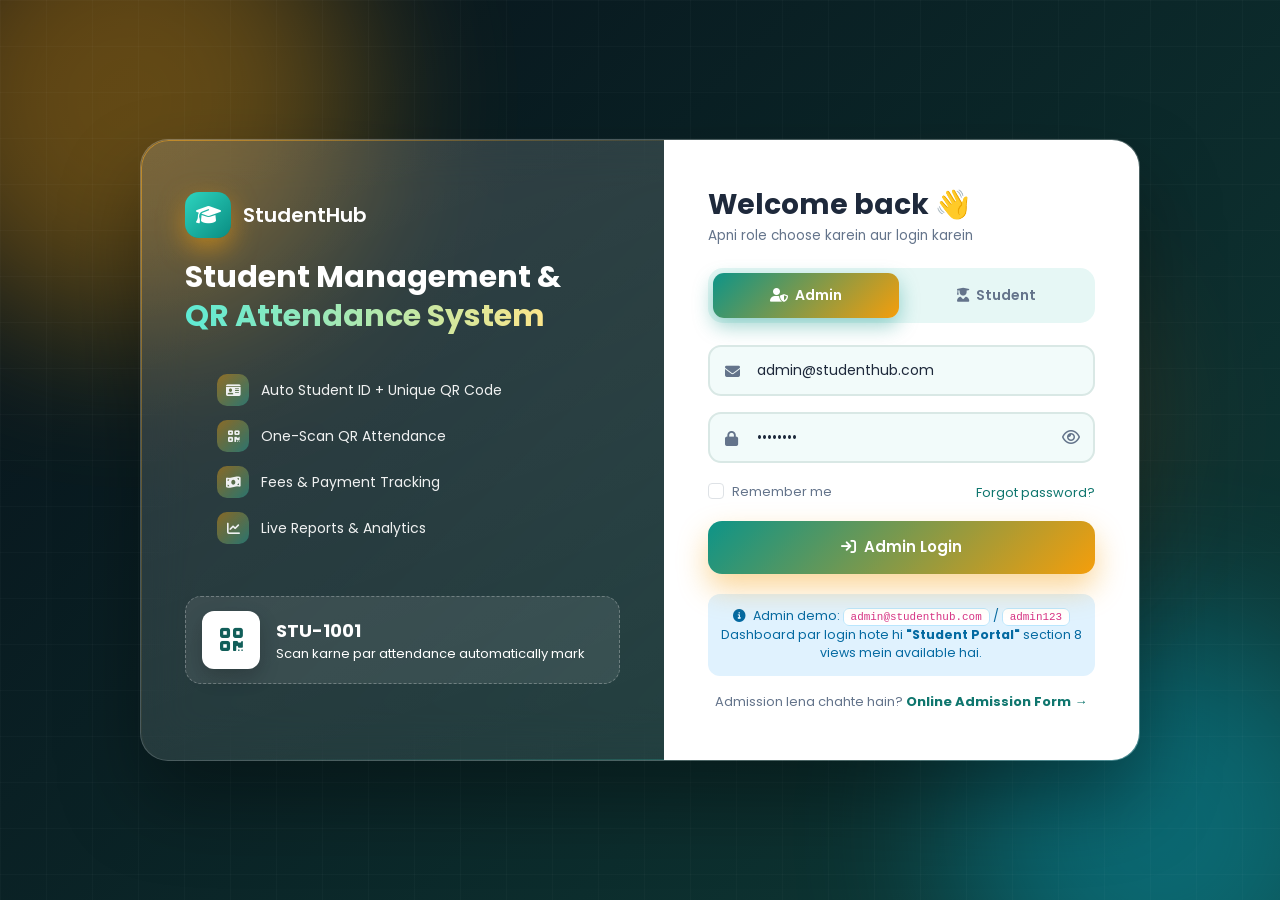
==== commit 07c5d15e: "CSS Changes" ====
--- a/index.html
+++ b/index.html
@@ -7,6 +7,7 @@
 <link href="https://cdn.jsdelivr.net/npm/bootstrap@5.3.3/dist/css/bootstrap.min.css" rel="stylesheet" />
 <link rel="stylesheet" href="https://cdnjs.cloudflare.com/ajax/libs/font-awesome/6.5.2/css/all.min.css" />
 <link rel="stylesheet" href="assets/css/style.css" />
+<script src="https://cdn.jsdelivr.net/npm/sweetalert2@11"></script>
 <style>
   .err-box { display: none; background: var(--danger-light); color: #be123c; font-size: 12.5px; padding: 10px 14px; border-radius: 10px; margin-bottom: 12px; }
   .err-box.show { display: block; animation: fadeIn .3s ease; }
@@ -94,7 +95,7 @@
           <button type="button" class="toggle-eye" onclick="togglePass(this)"><i class="fa-regular fa-eye"></i></button>
         </div>
 
-        <button type="submit" class="btn-primary-grad" style="background:linear-gradient(135deg,#0ea5e9,#6366f1);background-size:150% 150%;">
+        <button type="submit" class="btn-primary-grad" style="background:linear-gradient(135deg,#0ea5e9,#0d9488);background-size:150% 150%;">
           <i class="fa-solid fa-arrow-right-to-bracket me-2"></i>Open My Portal
         </button>
 
@@ -127,9 +128,26 @@
   }
 
   function showErr(msg) {
-    document.getElementById('errMsg').textContent = msg;
-    document.getElementById('errBox').classList.add('show');
-    setTimeout(() => document.getElementById('errBox').classList.remove('show'), 3500);
+    Swal.fire({
+      icon: 'error',
+      title: 'Login Failed',
+      text: msg,
+      confirmButtonText: 'Try Again',
+      customClass: { popup: 'sh-swal', confirmButton: 'sh-swal-confirm' },
+      buttonsStyling: false
+    });
+  }
+
+  function showLoginSuccess(name, roleLabel, redirectTo) {
+    Swal.fire({
+      icon: 'success',
+      title: 'Welcome back, ' + name + '! 👋',
+      text: 'Logging you in as ' + roleLabel + '…',
+      timer: 1300,
+      showConfirmButton: false,
+      timerProgressBar: true,
+      customClass: { popup: 'sh-swal' }
+    }).then(() => { window.location.href = redirectTo; });
   }
 
   /* role switch */
@@ -173,7 +191,7 @@
     const email = document.getElementById('adminEmail').value.trim();
     const pass = document.getElementById('adminPass').value;
     if (email === 'admin@studenthub.com' && pass === 'admin123') {
-      window.location.href = 'dashboard.html';
+      showLoginSuccess('Admin', 'Headmaster', 'dashboard.html');
     } else {
       showErr('Invalid admin credentials — demo use karein: admin@studenthub.com / admin123');
     }
@@ -185,12 +203,13 @@
     const stu = findStudent(document.getElementById('stuName').value, document.getElementById('stuPass').value);
     if (stu) {
       setLoggedStudent(stu);
-      window.location.href = 'student-portal.html';
+      showLoginSuccess(stu.name, 'Student', 'student-portal.html');
     } else {
       showErr('Galat name ya password — upar demo login se koi ek click karein');
     }
     return false;
   }
 </script>
+<script src="assets/js/enhance.js"></script>
 </body>
 </html>
--- a/assets/css/style.css
+++ b/assets/css/style.css
@@ -1,14 +1,14 @@
 @import url('https://fonts.googleapis.com/css2?family=Poppins:wght@300;400;500;600;700;800&display=swap');
 
 :root {
-  --primary: #6366f1;
-  --primary-dark: #4f46e5;
-  --primary-deep: #4338ca;
-  --violet: #8b5cf6;
-  --fuchsia: #d946ef;
+  --primary: #0d9488;
+  --primary-dark: #0f766e;
+  --primary-deep: #115e59;
+  --violet: #f59e0b;
+  --fuchsia: #fb923c;
   --cyan: #06b6d4;
-  --sidebar-bg-1: #17153b;
-  --sidebar-bg-2: #3b2f8f;
+  --sidebar-bg-1: #0b1220;
+  --sidebar-bg-2: #134e4a;
   --success: #10b981;
   --success-light: #d1fae5;
   --danger: #f43f5e;
@@ -19,18 +19,18 @@
   --info-light: #e0f2fe;
   --text-dark: #1e293b;
   --text-muted: #64748b;
-  --bg-soft: #eef0ff;
+  --bg-soft: #e6f7f5;
   --shadow-xs: 0 2px 8px rgba(30, 41, 59, .05);
   --shadow-sm: 0 4px 14px rgba(30, 41, 59, .07);
   --shadow-md: 0 12px 34px rgba(30, 41, 59, .10);
   --shadow-lg: 0 24px 55px rgba(30, 41, 59, .16);
-  --gradient-primary: linear-gradient(135deg, #6366f1 0%, #8b5cf6 55%, #a855f7 100%);
+  --gradient-primary: linear-gradient(135deg, #0d9488 0%, #f59e0b 55%, #fb923c 100%);
   --gradient-success: linear-gradient(135deg, #10b981 0%, #34d399 100%);
   --gradient-danger: linear-gradient(135deg, #f43f5e 0%, #fb7185 100%);
   --gradient-warning: linear-gradient(135deg, #f59e0b 0%, #fbbf24 100%);
   --gradient-info: linear-gradient(135deg, #06b6d4 0%, #38bdf8 100%);
-  --gradient-cool: linear-gradient(135deg, #22d3ee 0%, #6366f1 50%, #d946ef 100%);
-  --ring: 0 0 0 4px rgba(99, 102, 241, .14);
+  --gradient-cool: linear-gradient(135deg, #2dd4bf 0%, #0d9488 50%, #fb923c 100%);
+  --ring: 0 0 0 4px rgba(13,148,136, .14);
 }
 
 * { margin: 0; padding: 0; box-sizing: border-box; }
@@ -38,9 +38,9 @@
 body {
   font-family: 'Poppins', sans-serif;
   background:
-    radial-gradient(1000px 500px at 85% -10%, rgba(139, 92, 246, .10), transparent 60%),
-    radial-gradient(900px 500px at -10% 10%, rgba(6, 182, 212, .08), transparent 55%),
-    linear-gradient(180deg, #f6f7fd 0%, #eef1fb 100%);
+    radial-gradient(1000px 500px at 85% -10%, rgba(245,158,11, .10), transparent 60%),
+    radial-gradient(900px 500px at -10% 10%, rgba(14,165,233, .08), transparent 55%),
+    linear-gradient(180deg, #f4faf9 0%, #eaf6f4 100%);
   background-attachment: fixed;
   color: var(--text-dark);
   overflow-x: hidden;
@@ -48,16 +48,16 @@
 
 /* ============ SCROLLBAR ============ */
 ::-webkit-scrollbar { width: 9px; height: 9px; }
-::-webkit-scrollbar-track { background: #eef1f9; }
-::-webkit-scrollbar-thumb { background: linear-gradient(180deg, #a5b4fc, #8b5cf6); border-radius: 10px; border: 2px solid #eef1f9; }
-::-webkit-scrollbar-thumb:hover { background: linear-gradient(180deg, #6366f1, #8b5cf6); }
+::-webkit-scrollbar-track { background: #eaf6f4; }
+::-webkit-scrollbar-thumb { background: linear-gradient(180deg, #5eead4, #f59e0b); border-radius: 10px; border: 2px solid #eaf6f4; }
+::-webkit-scrollbar-thumb:hover { background: linear-gradient(180deg, #0d9488, #f59e0b); }
 
 /* ============ ANIMATIONS ============ */
 @keyframes fadeInUp { from { opacity: 0; transform: translateY(28px); } to { opacity: 1; transform: translateY(0); } }
 @keyframes fadeIn { from { opacity: 0; } to { opacity: 1; } }
 @keyframes floaty { 0%, 100% { transform: translateY(0); } 50% { transform: translateY(-16px); } }
 @keyframes floaty2 { 0%, 100% { transform: translateY(0) rotate(0); } 50% { transform: translateY(-22px) rotate(4deg); } }
-@keyframes pulse-ring { 0% { box-shadow: 0 0 0 0 rgba(139, 92, 246, .5); } 70% { box-shadow: 0 0 0 18px rgba(139, 92, 246, 0); } 100% { box-shadow: 0 0 0 0 rgba(139, 92, 246, 0); } }
+@keyframes pulse-ring { 0% { box-shadow: 0 0 0 0 rgba(245,158,11, .5); } 70% { box-shadow: 0 0 0 18px rgba(245,158,11, 0); } 100% { box-shadow: 0 0 0 0 rgba(245,158,11, 0); } }
 @keyframes gradientMove { 0% { background-position: 0% 50%; } 50% { background-position: 100% 50%; } 100% { background-position: 0% 50%; } }
 @keyframes scanline { 0% { top: 0; } 50% { top: calc(100% - 6px); } 100% { top: 0; } }
 @keyframes spinSlow { to { transform: rotate(360deg); } }
@@ -66,7 +66,7 @@
 @keyframes progressBar { from { width: 0; } }
 @keyframes shine { to { left: 130%; } }
 @keyframes drawGlow { to { opacity: .35; transform: scale(1.15); } }
-@keyframes barGlow { 0%,100% { box-shadow: 0 0 8px rgba(99,102,241,.4); } 50% { box-shadow: 0 0 20px rgba(139,92,246,.7); } }
+@keyframes barGlow { 0%,100% { box-shadow: 0 0 8px rgba(13,148,136,.4); } 50% { box-shadow: 0 0 20px rgba(245,158,11,.7); } }
 
 .anim-fade-up { animation: fadeInUp .7s ease both; }
 .anim-fade-in { animation: fadeIn .8s ease both; }
@@ -90,15 +90,15 @@
   min-height: 100vh;
   display: flex; align-items: center; justify-content: center;
   position: relative;
-  background: linear-gradient(135deg, #151240 0%, #2a2370 42%, #4f46e5 100%);
+  background: linear-gradient(135deg, #071019 0%, #0f3d38 42%, #0f766e 100%);
   background-size: 250% 250%;
   animation: gradientMove 14s ease infinite;
   overflow: hidden; padding: 20px;
 }
 .blob { position: absolute; border-radius: 50%; filter: blur(80px); opacity: .38; }
-.blob-1 { width: 460px; height: 460px; background: #8b5cf6; top: -130px; left: -100px; animation: floaty 9s ease-in-out infinite; }
+.blob-1 { width: 460px; height: 460px; background: #f59e0b; top: -130px; left: -100px; animation: floaty 9s ease-in-out infinite; }
 .blob-2 { width: 420px; height: 420px; background: #06b6d4; bottom: -140px; right: -90px; animation: floaty2 11s ease-in-out infinite; }
-.blob-3 { width: 300px; height: 300px; background: #d946ef; top: 30%; right: 12%; opacity: .22; animation: floaty 13s ease-in-out infinite; }
+.blob-3 { width: 300px; height: 300px; background: #fb923c; top: 30%; right: 12%; opacity: .22; animation: floaty 13s ease-in-out infinite; }
 .grid-overlay { position: absolute; inset: 0; opacity: .6;
   background-image: linear-gradient(rgba(255,255,255,.04) 1px, transparent 1px),
                     linear-gradient(90deg, rgba(255,255,255,.04) 1px, transparent 1px);
@@ -116,7 +116,7 @@
   animation: fadeInUp .8s ease both;
 }
 .login-card::before { content:''; position:absolute; inset:0; border-radius:28px; padding:1px;
-  background: linear-gradient(135deg, rgba(167,139,250,.6), transparent 40%, rgba(34,211,238,.4));
+  background: linear-gradient(135deg, rgba(245,158,11,.6), transparent 40%, rgba(45,212,191,.4));
   -webkit-mask: linear-gradient(#fff 0 0) content-box, linear-gradient(#fff 0 0);
   -webkit-mask-composite: xor; mask-composite: exclude; pointer-events:none; }
 
@@ -127,15 +127,15 @@
 .brand-logo { width: 46px; height: 46px; border-radius: 14px;
   background: var(--gradient-cool); background-size: 180% 180%;
   display: grid; place-items: center; font-size: 20px; color: #fff;
-  box-shadow: 0 10px 26px rgba(139,92,246,.55);
+  box-shadow: 0 10px 26px rgba(245,158,11,.55);
   animation: pulse-ring 3.5s infinite, gradientMove 5s ease infinite; }
 .login-brand h1 { font-size: 30px; font-weight: 700; line-height: 1.3; }
-.login-brand h1 span { background: linear-gradient(90deg,#a5b4fc,#f0abfc,#67e8f9); background-size:200% 200%;
+.login-brand h1 span { background: linear-gradient(90deg,#5eead4,#fde68a,#5eead4); background-size:200% 200%;
   -webkit-background-clip: text; background-clip: text; color: transparent; animation: gradientMove 6s ease infinite; }
 .login-brand .features-list { list-style: none; display: flex; flex-direction: column; gap: 14px; margin-top: 10px; }
 .login-brand .features-list li { display: flex; align-items: center; gap: 12px; font-size: 14px; opacity: .93; }
 .login-brand .features-list i { width: 32px; height: 32px; border-radius: 10px; flex-shrink: 0;
-  background: linear-gradient(135deg, rgba(139,92,246,.5), rgba(34,211,238,.4));
+  background: linear-gradient(135deg, rgba(245,158,11,.5), rgba(45,212,191,.4));
   display: grid; place-items: center; font-size: 13px; }
 .login-brand .qr-preview { margin-top: 16px; display: flex; align-items: center; gap: 16px;
   background: rgba(255,255,255,.09); border: 1px dashed rgba(255,255,255,.28);
@@ -148,30 +148,30 @@
 
 .login-form { background: #ffffff; padding: 48px 44px; position: relative; }
 .login-form h3 { color: var(--text-dark); }
-.form-ctrl { width: 100%; border: 2px solid #e6e9f5; border-radius: 13px;
+.form-ctrl { width: 100%; border: 2px solid #d9e8e5; border-radius: 13px;
   padding: 13px 15px 13px 47px; font-size: 14px; font-family: inherit;
-  transition: .3s; background: #f8f9ff; color: var(--text-dark); }
+  transition: .3s; background: #f2fbfa; color: var(--text-dark); }
 .form-ctrl:focus { outline: none; border-color: var(--primary); background: #fff;
-  box-shadow: 0 0 0 4px rgba(99,102,241,.13), 0 6px 18px rgba(99,102,241,.08); }
+  box-shadow: 0 0 0 4px rgba(13,148,136,.13), 0 6px 18px rgba(13,148,136,.08); }
 .field { position: relative; margin-bottom: 16px; }
 .field i.fa-solid { position: absolute; left: 17px; top: 50%; transform: translateY(-50%); color: var(--text-muted); font-size: 15px; }
 .field:focus-within i.fa-solid { color: var(--primary); }
 .field .toggle-eye { position: absolute; right: 15px; top: 50%; transform: translateY(-50%); border: 0; background: none; color: var(--text-muted); cursor: pointer; }
 .btn-primary-grad { width: 100%; border: 0; border-radius: 14px; padding: 15px; position: relative; overflow: hidden;
-  background: linear-gradient(135deg, #6366f1, #8b5cf6, #a855f7); background-size: 200% 200%;
+  background: linear-gradient(135deg, #0d9488, #f59e0b, #fb923c); background-size: 200% 200%;
   color: #fff; font-weight: 600; font-size: 15px; cursor: pointer;
-  transition: .35s; box-shadow: 0 14px 30px rgba(139,92,246,.42);
+  transition: .35s; box-shadow: 0 14px 30px rgba(245,158,11,.42);
   animation: gradientMove 6s ease infinite; }
-.btn-primary-grad:hover { transform: translateY(-3px) scale(1.01); box-shadow: 0 20px 40px rgba(139,92,246,.5); }
+.btn-primary-grad:hover { transform: translateY(-3px) scale(1.01); box-shadow: 0 20px 40px rgba(245,158,11,.5); }
 .btn-primary-grad:active { transform: translateY(0); }
 .demo-hint { margin-top: 20px; padding: 13px; background: var(--info-light); border-radius: 12px; font-size: 12.5px; color: #0369a1; text-align: center; }
 .demo-hint code { background: #fff; padding: 2px 7px; border-radius: 6px; border: 1px solid #bae6fd; }
 
 .role-switch { display: grid; grid-template-columns: 1fr 1fr;
-  background: #eef0ff; border-radius: 15px; padding: 5px; gap: 5px; margin: 22px 0; }
+  background: #e6f7f5; border-radius: 15px; padding: 5px; gap: 5px; margin: 22px 0; }
 .role-switch button { border: 0; background: transparent; padding: 12px; border-radius: 11px;
   font-weight: 600; font-size: 14px; color: var(--text-muted); transition: .3s; }
-.role-switch button.active { background: linear-gradient(135deg,#6366f1,#8b5cf6); color: #fff; box-shadow: 0 8px 20px rgba(99,102,241,.4); }
+.role-switch button.active { background: linear-gradient(135deg,#0d9488,#f59e0b); color: #fff; box-shadow: 0 8px 20px rgba(13,148,136,.4); }
 
 /* ============ APP SHELL ============ */
 .app-shell { display: flex; min-height: 100vh; }
@@ -179,21 +179,21 @@
 /* Sidebar */
 .sidebar {
   width: 272px; flex-shrink: 0; position: fixed; inset: 0 auto 0 0; z-index: 1040;
-  background: linear-gradient(185deg, #17153b 0%, #302a76 55%, #4436a0 100%);
-  color: #c9d3ff; display: flex; flex-direction: column;
+  background: linear-gradient(185deg, #0b1220 0%, #0f2b28 55%, #115e59 100%);
+  color: #ccfbf1; display: flex; flex-direction: column;
   transition: transform .35s ease;
-  box-shadow: 8px 0 34px rgba(30,20,90,.28);
+  box-shadow: 8px 0 34px rgba(6,20,18,.28);
   border-right: 1px solid rgba(255,255,255,.06);
 }
 .sidebar::after { content:''; position:absolute; inset:0; pointer-events:none;
   background:
-    radial-gradient(300px 200px at 100% 0%, rgba(139,92,246,.28), transparent 70%),
-    radial-gradient(260px 220px at 0% 100%, rgba(6,182,212,.14), transparent 70%); }
+    radial-gradient(300px 200px at 100% 0%, rgba(245,158,11,.28), transparent 70%),
+    radial-gradient(260px 220px at 0% 100%, rgba(14,165,233,.14), transparent 70%); }
 .side-head { display: flex; align-items: center; gap: 12px; padding: 22px 22px 18px;
   border-bottom: 1px solid rgba(255,255,255,.09); position: relative; z-index: 1; }
 .side-head .brand-logo { animation: pulse-ring 3.2s infinite; }
 .side-head .brand-name { color: #fff; font-weight: 700; font-size: 17px; line-height: 1.2;
-  background: linear-gradient(90deg,#fff,#c7d2fe); -webkit-background-clip:text; background-clip:text; color:transparent; }
+  background: linear-gradient(90deg,#fff,#99f6e4); -webkit-background-clip:text; background-clip:text; color:transparent; }
 .side-head .brand-sub { font-size: 11px; opacity: .65; }
 
 .side-nav { flex: 1; padding: 14px 14px; overflow-y: auto; position: relative; z-index: 1; }
@@ -201,13 +201,13 @@
 .nav-link-item {
   display: flex; align-items: center; gap: 13px;
   padding: 12px 14px; margin-bottom: 4px; border-radius: 12px;
-  color: #c9d3ff; text-decoration: none; font-size: 14px; font-weight: 500;
+  color: #ccfbf1; text-decoration: none; font-size: 14px; font-weight: 500;
   transition: .3s; position: relative; cursor: pointer; overflow: hidden;
 }
 .nav-link-item i { width: 20px; text-align: center; font-size: 15px; }
 .nav-link-item:hover { background: rgba(255,255,255,.1); color: #fff; transform: translateX(4px); }
-.nav-link-item.active { background: linear-gradient(135deg, rgba(99,102,241,.95), rgba(139,92,246,.95));
-  color: #fff; box-shadow: 0 10px 24px rgba(99,102,241,.5); }
+.nav-link-item.active { background: linear-gradient(135deg, rgba(13,148,136,.95), rgba(245,158,11,.95));
+  color: #fff; box-shadow: 0 10px 24px rgba(13,148,136,.5); }
 .nav-link-item.active::before { content: ''; position: absolute; left: -14px; top: 50%; transform: translateY(-50%);
   width: 5px; height: 28px; border-radius: 0 6px 6px 0; background: #fff; box-shadow: 0 0 12px rgba(255,255,255,.8); }
 .nav-link-item.active::after { content:''; position:absolute; right:-30px; top:-30px; width:70px; height:70px; border-radius:50%;
@@ -217,7 +217,7 @@
 @keyframes pulseBadge { 0%,100% { transform: scale(1); } 50% { transform: scale(1.15); } }
 
 .form-label-sm { font-size: 12px; font-weight: 600; color: var(--text-muted); display: block; margin-bottom: 4px; }
-.chip-btn { border: 2px solid #e6e9f5; background: #fff; border-radius: 30px; padding: 6px 14px;
+.chip-btn { border: 2px solid #d9e8e5; background: #fff; border-radius: 30px; padding: 6px 14px;
   font-size: 12.5px; font-weight: 600; cursor: pointer; transition: .3s; color: var(--text-muted); }
 .chip-btn:hover { border-color: var(--primary); transform: translateY(-1px); }
 .chip-btn.active { background: linear-gradient(135deg,#10b981,#14b8a6); color: #fff; border-color: transparent;
@@ -238,23 +238,23 @@
 .main-area { flex: 1; margin-left: 272px; display: flex; flex-direction: column; min-width: 0; }
 .topbar { position: sticky; top: 0; z-index: 1030;
   background: rgba(255,255,255,.8); backdrop-filter: blur(16px); -webkit-backdrop-filter: blur(16px);
-  border-bottom: 1px solid #e9edf8;
+  border-bottom: 1px solid #e7f2f0;
   padding: 14px 28px; display: flex; align-items: center; gap: 18px; }
 .topbar::before { content:''; position:absolute; bottom:-1px; left:0; right:0; height:2px;
-  background: linear-gradient(90deg, transparent, #6366f1, #8b5cf6, #22d3ee, transparent); opacity:.8; }
+  background: linear-gradient(90deg, transparent, #0d9488, #f59e0b, #2dd4bf, transparent); opacity:.8; }
 .topbar .page-title h2 { font-size: 19px; font-weight: 700; margin: 0; }
 .topbar .page-title small { color: var(--text-muted); font-size: 12.5px; }
 .topbar-actions { margin-left: auto; display: flex; align-items: center; gap: 14px; }
-.search-pill { display: flex; align-items: center; gap: 10px; background: #f1f3fd;
+.search-pill { display: flex; align-items: center; gap: 10px; background: #eefbfa;
   border-radius: 30px; padding: 9px 16px; border: 2px solid transparent; transition: .3s; min-width: 250px; }
 .search-pill:focus-within { border-color: var(--primary); background: #fff;
-  box-shadow: 0 0 0 4px rgba(99,102,241,.1), 0 8px 22px rgba(99,102,241,.12); }
+  box-shadow: 0 0 0 4px rgba(13,148,136,.1), 0 8px 22px rgba(13,148,136,.12); }
 .search-pill input { border: 0; background: none; outline: none; width: 100%; font-size: 13.5px; font-family: inherit; }
 .icon-btn { position: relative; width: 42px; height: 42px; border-radius: 50%;
-  border: 0; background: linear-gradient(135deg,#f1f3fd,#edf0fd); color: var(--text-dark);
+  border: 0; background: linear-gradient(135deg,#eefbfa,#e9f7f5); color: var(--text-dark);
   display: grid; place-items: center; font-size: 16px; cursor: pointer; transition: .3s; }
-.icon-btn:hover { background: linear-gradient(135deg,#6366f1,#8b5cf6); color: #fff; transform: translateY(-2px) rotate(-6deg);
-  box-shadow: 0 10px 22px rgba(99,102,241,.4); }
+.icon-btn:hover { background: linear-gradient(135deg,#0d9488,#f59e0b); color: #fff; transform: translateY(-2px) rotate(-6deg);
+  box-shadow: 0 10px 22px rgba(13,148,136,.4); }
 .icon-btn .dot { position: absolute; top: 8px; right: 9px; width: 8px; height: 8px; border-radius: 50%;
   background: var(--danger); animation: blink 2s infinite; }
 .avatar-chip { display: flex; align-items: center; gap: 10px; }
@@ -271,7 +271,7 @@
 .card-soft:hover { box-shadow: var(--shadow-md); transform: translateY(-5px); }
 .stat-card { overflow: hidden; position: relative; }
 .stat-card::before { content:''; position:absolute; width:120px; height:120px; border-radius:50%;
-  right:-36px; top:-36px; background: radial-gradient(circle, rgba(99,102,241,.1), transparent 70%); }
+  right:-36px; top:-36px; background: radial-gradient(circle, rgba(13,148,136,.1), transparent 70%); }
 .stat-card .stat-icon { width: 56px; height: 56px; border-radius: 16px; display: grid; place-items: center;
   font-size: 22px; color: #fff; flex-shrink: 0; position: relative;
   box-shadow: 0 10px 22px rgba(30,41,59,.16); }
@@ -282,12 +282,12 @@
 .stat-card .stat-diff { font-size: 11.5px; font-weight: 600; }
 .stat-card .stat-corner { position: absolute; right: -14px; bottom: -22px; font-size: 96px;
   color: rgba(30,41,59,.045); z-index: 0; }
-.bg-grad-primary { background: linear-gradient(135deg,#6366f1,#8b5cf6); }
+.bg-grad-primary { background: linear-gradient(135deg,#0d9488,#f59e0b); }
 .bg-grad-success { background: linear-gradient(135deg,#10b981,#34d399); }
 .bg-grad-danger { background: linear-gradient(135deg,#f43f5e,#fb7185); }
 .bg-grad-warning { background: linear-gradient(135deg,#f59e0b,#fbbf24); }
 .bg-grad-info { background: linear-gradient(135deg,#06b6d4,#38bdf8); }
-.bg-soft-primary { background: #eef0ff; color: #4f46e5; }
+.bg-soft-primary { background: #e6f7f5; color: #0f766e; }
 .bg-soft-success { background: #d1fae5; color: #047857; }
 .bg-soft-danger { background: #ffe4e6; color: #be123c; }
 .bg-soft-warning { background: #fef3c7; color: #b45309; }
@@ -301,9 +301,9 @@
 /* ============ TABLES ============ */
 .table > :not(caption) > * > * { padding: 12px 14px; border-bottom-color: #eef1f8; vertical-align: middle; }
 .table thead th { font-size: 11.5px; text-transform: uppercase; letter-spacing: .8px; color: var(--text-muted);
-  font-weight: 600; background: linear-gradient(180deg,#f8f9fe,#f2f4fd); }
+  font-weight: 600; background: linear-gradient(180deg,#f2fbfa,#eefbfa); }
 .table tbody tr { transition: .25s; }
-.table tbody tr:hover { background: linear-gradient(90deg, rgba(238,240,255,.7), rgba(224,242,254,.4)); }
+.table tbody tr:hover { background: linear-gradient(90deg, rgba(230,250,247,.7), rgba(224,242,254,.4)); }
 .stu-cell { display: flex; align-items: center; gap: 11px; }
 .stu-cell b { font-size: 14px; display: block; }
 .stu-cell span { font-size: 12px; color: var(--text-muted); }
@@ -316,8 +316,8 @@
 .mini-btn { border: 0; width: 34px; height: 34px; border-radius: 10px; cursor: pointer;
   display: inline-grid; place-items: center; font-size: 13px; transition: .25s; }
 .mini-btn:hover { transform: translateY(-3px) scale(1.06); }
-.btn-icon-accent { background: #eef0ff; color: #4f46e5; }
-.btn-icon-accent:hover { background: #6366f1; color: #fff; box-shadow: 0 8px 16px rgba(99,102,241,.4); }
+.btn-icon-accent { background: #e6f7f5; color: #0f766e; }
+.btn-icon-accent:hover { background: #0d9488; color: #fff; box-shadow: 0 8px 16px rgba(13,148,136,.4); }
 .btn-icon-success { background: #d1fae5; color: #047857; }
 .btn-icon-success:hover { background: #10b981; color: #fff; box-shadow: 0 8px 16px rgba(16,185,129,.4); }
 .btn-icon-danger { background: #ffe4e6; color: #be123c; }
@@ -330,19 +330,19 @@
 .btn-soft-danger:hover { background: #f43f5e; color: #fff; }
 
 /* Progress */
-.progress-soft { height: 9px; border-radius: 20px; background: #eef1fa; overflow: hidden; }
+.progress-soft { height: 9px; border-radius: 20px; background: #e9f7f5; overflow: hidden; }
 .progress-soft .progress-bar { border-radius: 20px; animation: progressBar 1.2s ease both, barGlow 3s ease-in-out infinite; }
 
 /* ============ ID CARD ============ */
 .id-card { border-radius: 22px; overflow: hidden;
-  background: linear-gradient(150deg, #20194f, #5141c9, #8b5cf6); background-size: 180% 180%;
+  background: linear-gradient(150deg, #0b1a17, #0f766e, #f59e0b); background-size: 180% 180%;
   animation: gradientMove 8s ease infinite;
-  color: #fff; box-shadow: 0 24px 50px rgba(60,40,140,.4);
+  color: #fff; box-shadow: 0 24px 50px rgba(10,60,55,.4);
   max-width: 370px; position: relative; }
 .id-card::after { content: ''; position: absolute; width: 220px; height: 220px; border-radius: 50%;
   background: rgba(255,255,255,.08); right: -70px; top: -70px; }
 .id-card::before { content:''; position:absolute; width:140px; height:140px; border-radius:50%;
-  background: rgba(34,211,238,.12); left:-50px; bottom:-50px; }
+  background: rgba(45,212,191,.12); left:-50px; bottom:-50px; }
 .id-card-head { display: flex; align-items: center; gap: 12px; padding: 22px 22px 12px;
   border-bottom: 1px dashed rgba(255,255,255,.28); position: relative; z-index:1; }
 .id-card .qr-holder { background: #fff; border-radius: 18px; padding: 14px; position: relative; z-index:1;
@@ -356,17 +356,17 @@
 /* ============ SCANNER ============ */
 .scanner-stage { width: 100%; max-width: 420px; aspect-ratio: 1 / 1;
   border-radius: 26px; position: relative; margin: 0 auto;
-  background: radial-gradient(circle at 50% 40%, rgba(99,102,241,.18), rgba(15,20,45,.6));
+  background: radial-gradient(circle at 50% 40%, rgba(13,148,136,.18), rgba(7,16,25,.6));
   overflow: hidden; border: 1px solid rgba(255,255,255,.16); }
-.scanner-stage .corners span { position: absolute; width: 36px; height: 36px; border: 4px solid #22d3ee; transition: .3s; }
+.scanner-stage .corners span { position: absolute; width: 36px; height: 36px; border: 4px solid #2dd4bf; transition: .3s; }
 .scanner-stage .corners span:nth-child(1) { top: 14px; left: 14px; border-right: 0; border-bottom: 0; border-radius: 12px 0 0 0; }
 .scanner-stage .corners span:nth-child(2) { top: 14px; right: 14px; border-left: 0; border-bottom: 0; border-radius: 0 12px 0 0; }
 .scanner-stage .corners span:nth-child(3) { bottom: 14px; left: 14px; border-right: 0; border-top: 0; border-radius: 0 0 0 12px; }
 .scanner-stage .corners span:nth-child(4) { bottom: 14px; right: 14px; border-left: 0; border-top: 0; border-radius: 0 0 12px 0; }
 .scanner-stage.scanning .corners span { border-color: #34d399; box-shadow: 0 0 20px rgba(52,211,153,.7); }
 .scan-beam { position: absolute; left: 8%; right: 8%; height: 6px; border-radius: 10px;
-  background: linear-gradient(90deg, transparent, #22d3ee, transparent);
-  box-shadow: 0 0 24px #22d3ee; opacity: 0; }
+  background: linear-gradient(90deg, transparent, #2dd4bf, transparent);
+  box-shadow: 0 0 24px #2dd4bf; opacity: 0; }
 .scanner-stage.scanning .scan-beam { opacity: 1; animation: scanline 2.2s ease-in-out infinite; }
 .scanner-stage .scanner-center-icon { position: absolute; inset: 0; display: grid; place-items: center; color: #fff; font-size: 52px;
   text-shadow: 0 0 30px rgba(255,255,255,.5); }
@@ -375,12 +375,12 @@
 /* ============ TIMELINE ============ */
 .timeline { position: relative; padding-left: 26px; }
 .timeline::before { content: ''; position: absolute; left: 8px; top: 6px; bottom: 6px; width: 2px;
-  background: linear-gradient(180deg, #6366f1, #8b5cf6, #22d3ee, transparent); }
+  background: linear-gradient(180deg, #0d9488, #f59e0b, #2dd4bf, transparent); }
 .timeline-item { position: relative; padding-bottom: 18px; }
 .timeline-item::before { content: ''; position: absolute; left: -24px; top: 5px;
   width: 13px; height: 13px; border-radius: 50%;
-  background: linear-gradient(135deg,#6366f1,#8b5cf6);
-  border: 3px solid #fff; box-shadow: 0 0 0 3px rgba(99,102,241,.25); }
+  background: linear-gradient(135deg,#0d9488,#f59e0b);
+  border: 3px solid #fff; box-shadow: 0 0 0 3px rgba(13,148,136,.25); }
 .timeline-item.success::before { background: var(--success); box-shadow: 0 0 0 3px rgba(16,185,129,.25); }
 
 /* ============ FEE SLIP ============ */
@@ -394,7 +394,7 @@
 .toast-msg::before { content:''; position:absolute; left:0; top:0; bottom:0; width:4px; }
 .toast-msg.success::before { background: var(--success); }
 .toast-msg.error::before { background: var(--danger); }
-.toast-msg.info::before { background: linear-gradient(#06b6d4,#6366f1); }
+.toast-msg.info::before { background: linear-gradient(#06b6d4,#0d9488); }
 .toast-msg .toast-ic { width: 40px; height: 40px; border-radius: 12px; display: grid; place-items: center; font-size: 17px; color: #fff; flex-shrink: 0; }
 .toast-msg.success .toast-ic { background: var(--gradient-success); }
 .toast-msg.error .toast-ic { background: var(--gradient-danger); }
@@ -403,40 +403,40 @@
 .toast-msg .toast-txt span { font-size: 12.5px; color: var(--text-muted); }
 
 /* ============ BUTTONS ============ */
-.btn-grad { border: 0; background: linear-gradient(135deg,#6366f1,#8b5cf6); background-size: 160% 160%;
+.btn-grad { border: 0; background: linear-gradient(135deg,#0d9488,#f59e0b); background-size: 160% 160%;
   color: #fff; font-weight: 600; border-radius: 13px; padding: 12px 24px; font-size: 14px;
-  transition: .3s; box-shadow: 0 10px 24px rgba(99,102,241,.35); cursor: pointer; position: relative; overflow: hidden; }
+  transition: .3s; box-shadow: 0 10px 24px rgba(13,148,136,.35); cursor: pointer; position: relative; overflow: hidden; }
 .btn-grad::after { content:''; position:absolute; top:0; bottom:0; left:-40%; width:35%;
   background: linear-gradient(90deg, transparent, rgba(255,255,255,.45), transparent);
   transform: skewX(-20deg); transition: left .5s; }
-.btn-grad:hover { transform: translateY(-3px); box-shadow: 0 16px 34px rgba(99,102,241,.5); }
+.btn-grad:hover { transform: translateY(-3px); box-shadow: 0 16px 34px rgba(13,148,136,.5); }
 .btn-grad:hover::after { left: 130%; }
-.grad-btn { border: 0; background: linear-gradient(135deg,#6366f1,#8b5cf6); background-size: 160% 160%;
+.grad-btn { border: 0; background: linear-gradient(135deg,#0d9488,#f59e0b); background-size: 160% 160%;
   color: #fff; font-weight: 600; border-radius: 13px; padding: 12px 24px; font-size: 14px; text-align: center;
-  transition: .3s; box-shadow: 0 10px 24px rgba(99,102,241,.35); cursor: pointer; position: relative; overflow: hidden; }
+  transition: .3s; box-shadow: 0 10px 24px rgba(13,148,136,.35); cursor: pointer; position: relative; overflow: hidden; }
 .btn-grad.active, .grad-btn.active { background: linear-gradient(135deg,#10b981,#14b8a6) !important;
   box-shadow: 0 10px 24px rgba(16,185,129,.35) !important; color: #fff !important; }
 .btn-ghost { border: 2px solid #e2e8f0; background: #fff; color: var(--text-dark); font-weight: 600;
   border-radius: 13px; padding: 10px 20px; font-size: 14px; transition: .3s; cursor: pointer; }
 .btn-ghost:hover { border-color: var(--primary); color: var(--primary-dark); transform: translateY(-2px);
-  background: #f6f7ff; box-shadow: 0 8px 18px rgba(99,102,241,.15); }
+  background: #eefbfa; box-shadow: 0 8px 18px rgba(13,148,136,.15); }
 
 /* ============ FILTER CHIPS ============ */
-.filter-chip { border: 2px solid #e6e9f5; background: #fff; border-radius: 30px; padding: 9px 18px;
+.filter-chip { border: 2px solid #d9e8e5; background: #fff; border-radius: 30px; padding: 9px 18px;
   font-size: 13px; font-weight: 500; cursor: pointer; transition: .3s; color: var(--text-muted); }
 .filter-chip:hover { border-color: var(--primary); color: var(--primary-dark); transform: translateY(-2px); }
-.filter-chip.active { background: linear-gradient(135deg,#6366f1,#8b5cf6); color: #fff; border-color: transparent;
-  box-shadow: 0 8px 20px rgba(99,102,241,.4); }
+.filter-chip.active { background: linear-gradient(135deg,#0d9488,#f59e0b); color: #fff; border-color: transparent;
+  box-shadow: 0 8px 20px rgba(13,148,136,.4); }
 
 /* ============ PAGINATION ============ */
 .pagination .page-link { border: 0; color: var(--primary-dark); font-weight: 500; }
-.pagination .active .page-link { background: linear-gradient(135deg,#6366f1,#8b5cf6); box-shadow: 0 6px 16px rgba(99,102,241,.4); }
+.pagination .active .page-link { background: linear-gradient(135deg,#0d9488,#f59e0b); box-shadow: 0 6px 16px rgba(13,148,136,.4); }
 .pagination .page-link:hover { color: var(--primary-dark); background: var(--bg-soft); }
 
 /* ============ MODALS ============ */
 .modal-content { box-shadow: var(--shadow-lg); }
-.modal-content .form-control, .modal-content .form-select { border: 2px solid #e6e9f5; border-radius: 11px; padding: 10px 13px; }
-.modal-content .form-control:focus, .modal-content .form-select:focus { border-color: var(--primary); box-shadow: 0 0 0 4px rgba(99,102,241,.12); }
+.modal-content .form-control, .modal-content .form-select { border: 2px solid #d9e8e5; border-radius: 11px; padding: 10px 13px; }
+.modal-content .form-control:focus, .modal-content .form-select:focus { border-color: var(--primary); box-shadow: 0 0 0 4px rgba(13,148,136,.12); }
 
 /* ============ RESPONSIVE ============ */
 @media (max-width: 1024px) {
@@ -451,13 +451,13 @@
   .menu-toggle { display: grid !important; }
 }
 .menu-toggle { display: none; }
-.side-overlay { position: fixed; inset: 0; background: rgba(20,16,60,.55); backdrop-filter: blur(4px); z-index: 1039; display: none; }
+.side-overlay { position: fixed; inset: 0; background: rgba(7,16,25,.55); backdrop-filter: blur(4px); z-index: 1039; display: none; }
 .side-overlay.show { display: block; animation: fadeIn .3s ease; }
 
 /* ============ MISC ============ */
-.hollow-card { border: 2px dashed #ccd4ec; border-radius: 18px; background: linear-gradient(135deg,#fbfcff,#f6f7ff); }
-
-.news-ticker { background: linear-gradient(90deg,#f59e0b,#f43f5e,#8b5cf6); background-size: 200% 200%;
+.hollow-card { border: 2px dashed #ccd4ec; border-radius: 18px; background: linear-gradient(135deg,#f6fdfc,#eefbfa); }
+
+.news-ticker { background: linear-gradient(90deg,#f59e0b,#f43f5e,#f59e0b); background-size: 200% 200%;
   animation: gradientMove 8s linear infinite;
   color: #fff; font-weight: 600; border-radius: 12px;
   padding: 10px 16px; font-size: 13px; overflow: hidden; white-space: nowrap; }
@@ -465,17 +465,17 @@
 @keyframes tickerMove { 0% { transform: translateX(0); } 100% { transform: translateX(-100%); } }
 
 /* ============ PORTAL PAGE additions ============ */
-.portal-hero { background: linear-gradient(135deg,#17153b 0%,#4f46e5 55%,#8b5cf6 100%);
+.portal-hero { background: linear-gradient(135deg,#0b1220 0%,#0f766e 55%,#f59e0b 100%);
   background-size: 220% 220%; animation: gradientMove 12s ease infinite;
   color: #fff; border-radius: 24px; padding: 30px; position: relative; overflow: hidden;
-  box-shadow: 0 24px 50px rgba(60,40,140,.3); }
+  box-shadow: 0 24px 50px rgba(10,60,55,.3); }
 .portal-hero::after { content:''; position:absolute; width:280px; height:280px; border-radius:50%;
-  background: rgba(34,211,238,.14); right:-60px; top:-70px; }
+  background: rgba(45,212,191,.14); right:-60px; top:-70px; }
 .portal-hero::before { content:''; position:absolute; width:200px; height:200px; border-radius:50%;
   background: rgba(255,255,255,.06); left:-50px; bottom:-70px; }
 .portal-top { position: sticky; top: 0; z-index: 1050;
   background: rgba(255,255,255,.85); backdrop-filter: blur(16px);
-  border-bottom: 1px solid #e9edf8; padding: 12px 20px; display: flex; align-items: center; gap: 12px; }
+  border-bottom: 1px solid #e7f2f0; padding: 12px 20px; display: flex; align-items: center; gap: 12px; }
 .stat-pill { background: rgba(255,255,255,.14); border: 1px solid rgba(255,255,255,.25);
   border-radius: 16px; padding: 14px 18px; backdrop-filter: blur(6px); }
 .logout-btn { width: 42px; height: 42px; border-radius: 50%; border: 0; cursor: pointer;
@@ -485,10 +485,144 @@
 
 /* demo student quick-login buttons */
 .demo-stu-btn { display: flex; align-items: center; gap: 10px; width: 100%;
-  border: 1.5px solid #e6e9f5; background: #fff; border-radius: 13px;
+  border: 1.5px solid #d9e8e5; background: #fff; border-radius: 13px;
   padding: 9px 12px; font-size: 13px; cursor: pointer; transition: .25s; text-align: left; }
-.demo-stu-btn:hover, .demo-stu-btn.selected { border-color: var(--primary); background: #f6f7ff; transform: translateX(3px); }
+.demo-stu-btn:hover, .demo-stu-btn.selected { border-color: var(--primary); background: #eefbfa; transform: translateX(3px); }
 .demo-stu-btn .id-tag { margin-left: auto; font-size: 10.5px; color: var(--primary-dark); font-weight: 600; }
-.select-stu { width: 100%; border: 2px solid #e6e9f5; border-radius: 12px; padding: 11px 15px; font-size: 13.5px; font-family: inherit;
-  background: #f8f9ff; transition: .3s; }
-.select-stu:focus { outline: none; border-color: var(--primary); box-shadow: 0 0 0 4px rgba(99,102,241,.12); }+.select-stu { width: 100%; border: 2px solid #d9e8e5; border-radius: 12px; padding: 11px 15px; font-size: 13.5px; font-family: inherit;
+  background: #f2fbfa; transition: .3s; }
+.select-stu:focus { outline: none; border-color: var(--primary); box-shadow: 0 0 0 4px rgba(13,148,136,.12); }
+/* ================================================================
+   ENHANCED MOTION SYSTEM — new interactions, unique accents
+   ================================================================ */
+
+/* ---- Page enter transition ---- */
+body.page-enter { animation: pageFade .5s ease both; }
+@keyframes pageFade { from { opacity: 0; transform: translateY(10px); } to { opacity: 1; transform: translateY(0); } }
+
+/* ---- Scroll reveal ---- */
+.reveal { opacity: 0; transform: translateY(26px); transition: opacity .7s cubic-bezier(.22,.9,.3,1), transform .7s cubic-bezier(.22,.9,.3,1); }
+.reveal.in-view { opacity: 1; transform: translateY(0); }
+.reveal.r-left { transform: translateX(-30px); }
+.reveal.r-left.in-view { transform: translateX(0); }
+.reveal.r-right { transform: translateX(30px); }
+.reveal.r-right.in-view { transform: translateX(0); }
+.reveal.r-scale { transform: scale(.9); }
+.reveal.r-scale.in-view { transform: scale(1); }
+
+/* ---- Ripple effect (buttons) ---- */
+.ripple-holder { position: relative; overflow: hidden; }
+.ripple-dot { position: absolute; border-radius: 50%; background: rgba(255,255,255,.55);
+  transform: scale(0); animation: rippleGrow .65s ease-out forwards; pointer-events: none; }
+@keyframes rippleGrow { to { transform: scale(2.6); opacity: 0; } }
+
+/* ---- Cursor-glow spotlight on cards ---- */
+.spot-card { position: relative; isolation: isolate; }
+.spot-card::before {
+  content: ''; position: absolute; inset: 0; border-radius: inherit; opacity: 0;
+  background: radial-gradient(220px circle at var(--mx,50%) var(--my,50%), rgba(13,148,136,.14), transparent 70%);
+  transition: opacity .35s ease; z-index: 0; pointer-events: none;
+}
+.spot-card:hover::before { opacity: 1; }
+.spot-card > * { position: relative; z-index: 1; }
+
+/* ---- Tilt lift on stat/soft cards ---- */
+.card-soft, .stat-card { transition: transform .35s cubic-bezier(.2,.8,.2,1), box-shadow .35s ease; }
+.card-soft:hover, .stat-card:hover { transform: translateY(-6px); box-shadow: var(--shadow-lg); }
+
+/* ---- Animated gradient border accent (unique signature detail) ---- */
+.accent-edge { position: relative; }
+.accent-edge::after {
+  content: ''; position: absolute; left: 0; right: 0; bottom: 0; height: 3px; border-radius: 0 0 12px 12px;
+  background: linear-gradient(90deg, #0d9488, #2dd4bf, #f59e0b, #0d9488);
+  background-size: 300% 100%; animation: gradientMove 6s linear infinite;
+  transform: scaleX(0); transform-origin: left; transition: transform .4s ease;
+}
+.card-soft.accent-edge:hover::after, .stat-card.accent-edge:hover::after { transform: scaleX(1); }
+
+/* ---- Sidebar active link sliding indicator ---- */
+.side-nav { position: relative; }
+.nav-link-item { position: relative; transition: color .25s ease, transform .2s ease; }
+.nav-link-item:hover { transform: translateX(4px); }
+.nav-link-item.active::before {
+  content: ''; position: absolute; left: -18px; top: 50%; width: 4px; height: 0;
+  background: linear-gradient(180deg,#2dd4bf,#f59e0b); border-radius: 4px;
+  transform: translateY(-50%); animation: growBar .35s ease forwards;
+}
+@keyframes growBar { to { height: 70%; } }
+
+/* ---- Skeleton shimmer (loading states) ---- */
+.skeleton { position: relative; overflow: hidden; background: #e7f2f0; border-radius: 10px; }
+.skeleton::after {
+  content: ''; position: absolute; inset: 0; transform: translateX(-100%);
+  background: linear-gradient(90deg, transparent, rgba(255,255,255,.65), transparent);
+  animation: shimmerMove 1.6s ease-in-out infinite;
+}
+@keyframes shimmerMove { to { transform: translateX(100%); } }
+
+/* ---- Animated underline for headings ---- */
+.title-underline { position: relative; display: inline-block; }
+.title-underline::after {
+  content: ''; position: absolute; left: 0; bottom: -6px; height: 3px; width: 46px; border-radius: 3px;
+  background: linear-gradient(90deg,#0d9488,#f59e0b); animation: growWidth .8s ease both .2s;
+}
+@keyframes growWidth { from { width: 0; } to { width: 46px; } }
+
+/* ---- Toast entrance w/ bounce ---- */
+.toast-msg { animation: toastPop .5s cubic-bezier(.34,1.56,.64,1) both; }
+@keyframes toastPop { 0% { opacity: 0; transform: translateX(60px) scale(.9); } 100% { opacity: 1; transform: translateX(0) scale(1); } }
+
+/* ---- Floating particles for hero/portal banners ---- */
+.particle-field { position: absolute; inset: 0; overflow: hidden; pointer-events: none; z-index: 0; }
+.particle-field span { position: absolute; border-radius: 50%; background: rgba(255,255,255,.35);
+  animation: particleUp linear infinite; }
+@keyframes particleUp { 0% { transform: translateY(0) translateX(0); opacity: 0; } 10% { opacity: 1; } 100% { transform: translateY(-260px) translateX(20px); opacity: 0; } }
+
+/* ---- Button press micro-feedback ---- */
+.btn-grad:active, .grad-btn:active, .btn-primary-grad:active, .btn-ghost:active { transform: scale(.97); }
+
+/* ---- Nav badge pulse refresh (amber accent instead of old violet) ---- */
+.nav-badge-pulse { animation: badgePulse 1.8s ease-in-out infinite; }
+@keyframes badgePulse { 0%,100% { box-shadow: 0 0 0 0 rgba(245,158,11,.55); } 50% { box-shadow: 0 0 0 6px rgba(245,158,11,0); } }
+
+/* ---- Reduced motion respect ---- */
+@media (prefers-reduced-motion: reduce) {
+  *, *::before, *::after { animation-duration: .001ms !important; animation-iteration-count: 1 !important; transition-duration: .001ms !important; }
+}
+
+/* ================================================================
+   SWEETALERT2 THEME — matches StudentHub teal/amber design
+   ================================================================ */
+.swal2-popup.sh-swal {
+  border-radius: 22px !important;
+  font-family: 'Poppins', sans-serif !important;
+  box-shadow: 0 30px 70px rgba(13,148,136,.22), 0 8px 20px rgba(30,41,59,.08) !important;
+  padding: 28px 24px 26px !important;
+}
+.swal2-popup.sh-swal .swal2-title {
+  font-size: 19px !important; font-weight: 800 !important; color: var(--text-dark) !important; padding-top: 6px !important;
+}
+.swal2-popup.sh-swal .swal2-html-container {
+  font-size: 13.5px !important; color: var(--text-muted) !important; line-height: 1.7 !important;
+}
+.swal2-popup.sh-swal .swal2-icon { border-width: 3px !important; }
+.swal2-popup.sh-swal .swal2-icon.swal2-success { border-color: rgba(16,185,129,.35) !important; }
+.swal2-popup.sh-swal .swal2-icon.swal2-success [class^='swal2-success-line'] { background-color: #10b981 !important; }
+.swal2-popup.sh-swal .swal2-icon.swal2-success .swal2-success-ring { border-color: rgba(16,185,129,.25) !important; }
+.swal2-popup.sh-swal .swal2-icon.swal2-error { border-color: rgba(244,63,94,.3) !important; }
+.swal2-popup.sh-swal .swal2-icon.swal2-error [class^='swal2-x-mark-line'] { background-color: #f43f5e !important; }
+.swal2-popup.sh-swal .swal2-icon.swal2-info { border-color: rgba(14,165,233,.3) !important; color: #0ea5e9 !important; }
+.swal2-popup.sh-swal .swal2-timer-progress-bar { background: var(--gradient-primary) !important; }
+.swal2-styled.sh-swal-confirm {
+  background: var(--gradient-primary) !important; background-size: 160% 160% !important;
+  border-radius: 13px !important; padding: 10px 26px !important; font-weight: 600 !important; font-size: 14px !important;
+  box-shadow: 0 10px 24px rgba(13,148,136,.35) !important; transition: .3s !important;
+}
+.swal2-styled.sh-swal-confirm:hover { transform: translateY(-2px); box-shadow: 0 14px 30px rgba(13,148,136,.45) !important; }
+.swal2-styled.sh-swal-confirm:focus { box-shadow: 0 0 0 3px rgba(13,148,136,.3) !important; }
+.swal2-styled.sh-swal-cancel {
+  background: #fff !important; color: var(--text-dark) !important; border: 2px solid #e2e8f0 !important;
+  border-radius: 13px !important; padding: 9px 22px !important; font-weight: 600 !important; font-size: 14px !important; box-shadow: none !important;
+}
+.swal2-popup.sh-swal .swal2-timer-progress-bar-container { border-radius: 0 0 22px 22px !important; overflow: hidden; }
+.swal2-backdrop-show { background: rgba(11,18,32,.45) !important; backdrop-filter: blur(3px); }
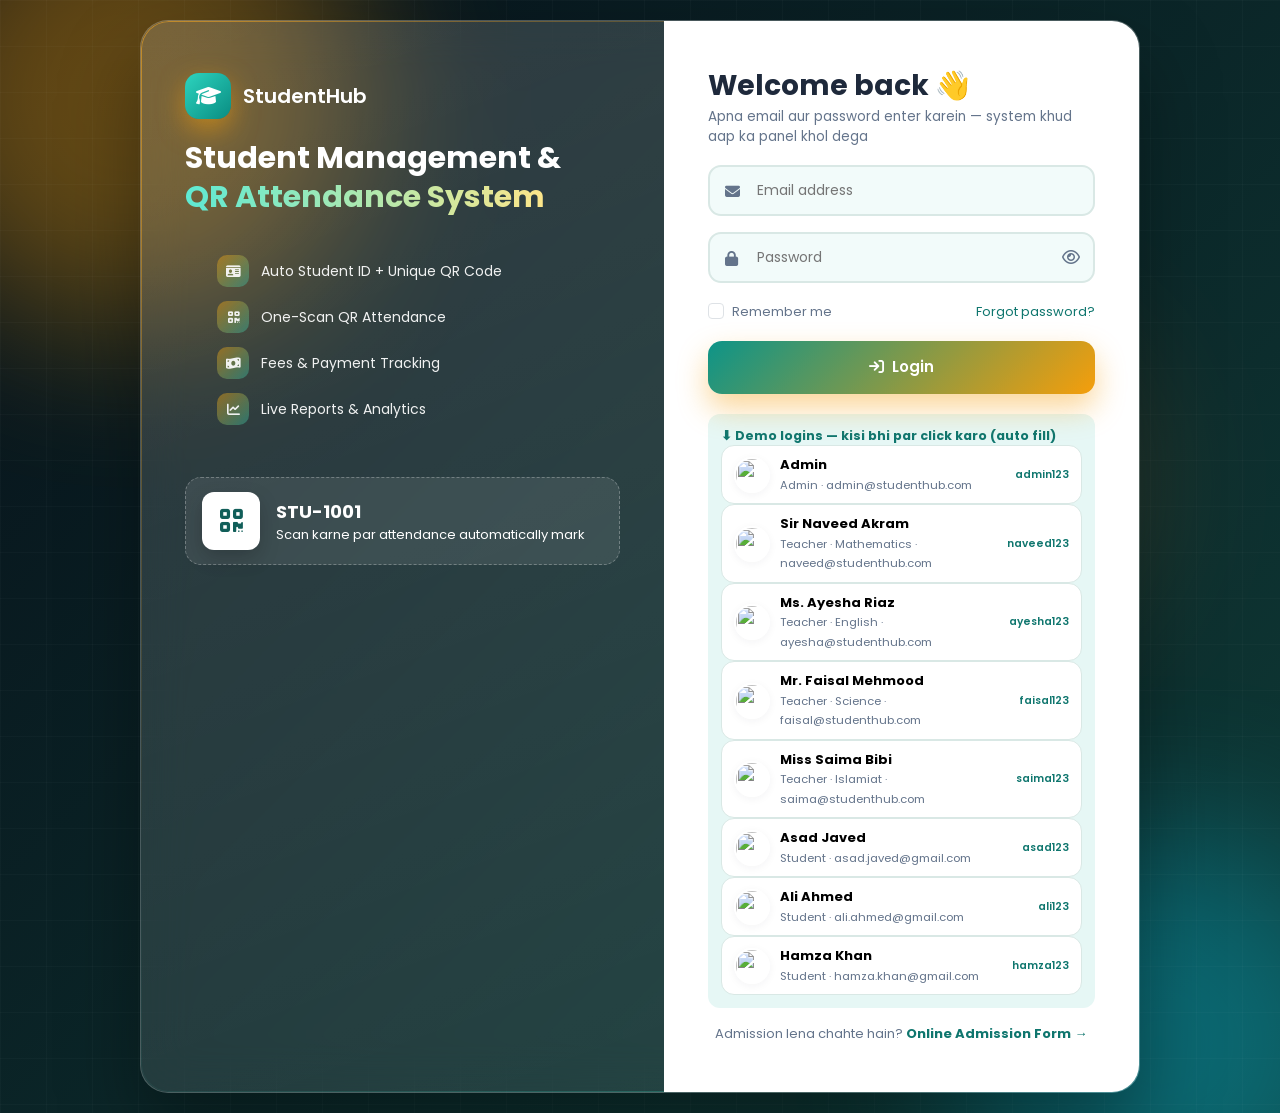
==== commit 9a03762b: "Updated" ====
--- a/index.html
+++ b/index.html
@@ -49,24 +49,19 @@
     <!-- Right Login form -->
     <div class="login-form anim-fade-up d2">
       <h3 class="fw-bold mb-1">Welcome back 👋</h3>
-      <p class="muted mb-0" style="font-size:13.5px;">Apni role choose karein aur login karein</p>
+      <p class="muted mb-0" style="font-size:13.5px;">Apna email aur password enter karein — system khud aap ka panel khol dega</p>
 
-      <div class="role-switch">
-        <button type="button" class="active" data-role="admin"><i class="fa-solid fa-user-shield me-1"></i> Admin</button>
-        <button type="button" data-role="student"><i class="fa-solid fa-user-graduate me-1"></i> Student</button>
-      </div>
+      <div class="err-box" id="errBox" style="margin-top:18px;"><i class="fa-solid fa-circle-exclamation me-1"></i><span id="errMsg"></span></div>
 
-      <div class="err-box" id="errBox"><i class="fa-solid fa-circle-exclamation me-1"></i><span id="errMsg"></span></div>
-
-      <!-- ===== ADMIN FORM ===== -->
-      <form id="adminForm" onsubmit="return handleAdminLogin(event)">
+      <!-- ===== UNIFIED LOGIN FORM ===== -->
+      <form id="loginForm" onsubmit="return handleLogin(event)" style="margin-top:18px;">
         <div class="field">
           <i class="fa-solid fa-envelope"></i>
-          <input class="form-ctrl" type="email" id="adminEmail" placeholder="Email address" value="admin@studenthub.com" required />
+          <input class="form-ctrl" type="email" id="loginEmail" placeholder="Email address" autocomplete="username" required />
         </div>
         <div class="field">
           <i class="fa-solid fa-lock"></i>
-          <input class="form-ctrl" type="password" id="adminPass" placeholder="Password" value="admin123" required />
+          <input class="form-ctrl" type="password" id="loginPass" placeholder="Password" autocomplete="current-password" required />
           <button type="button" class="toggle-eye" onclick="togglePass(this)"><i class="fa-regular fa-eye"></i></button>
         </div>
 
@@ -79,35 +74,13 @@
         </div>
 
         <button type="submit" class="btn-primary-grad">
-          <i class="fa-solid fa-arrow-right-to-bracket me-2"></i>Admin Login
+          <i class="fa-solid fa-arrow-right-to-bracket me-2"></i>Login
         </button>
       </form>
 
-      <!-- ===== STUDENT FORM ===== -->
-      <form id="studentForm" onsubmit="return handleStudentLogin(event)" style="display:none;">
-        <div class="field">
-          <i class="fa-solid fa-user-graduate"></i>
-          <input class="form-ctrl" type="text" id="stuName" placeholder="Student Name e.g. Asad Javed" autocomplete="off" required />
-        </div>
-        <div class="field">
-          <i class="fa-solid fa-lock"></i>
-          <input class="form-ctrl" type="password" id="stuPass" placeholder="Password" required />
-          <button type="button" class="toggle-eye" onclick="togglePass(this)"><i class="fa-regular fa-eye"></i></button>
-        </div>
-
-        <button type="submit" class="btn-primary-grad" style="background:linear-gradient(135deg,#0ea5e9,#0d9488);background-size:150% 150%;">
-          <i class="fa-solid fa-arrow-right-to-bracket me-2"></i>Open My Portal
-        </button>
-
-        <div class="demo-hint text-start" style="background:var(--bg-soft);">
-          <b style="color:var(--primary-dark);">⬇ Demo logins — kisi bhi par click karo (auto fill)</b>
-          <div class="demo-students" id="demoList"></div>
-        </div>
-      </form>
-
-      <div class="demo-hint" id="adminHint">
-        <i class="fa-solid fa-circle-info me-1"></i> Admin demo: <code>admin@studenthub.com</code> / <code>admin123</code>
-        <br />Dashboard par login hote hi <b>"Student Portal"</b> section 8 views mein available hai.
+      <div class="demo-hint text-start" style="background:var(--bg-soft);">
+        <b style="color:var(--primary-dark);">⬇ Demo logins — kisi bhi par click karo (auto fill)</b>
+        <div class="demo-students" id="demoList"></div>
       </div>
 
       <div class="text-center mt-3" style="font-size:13px;">
@@ -119,6 +92,8 @@
 </div>
 
 <script src="assets/js/students.js"></script>
+<script src="assets/js/teachers.js"></script>
+<script src="assets/js/auth.js"></script>
 <script>
   function togglePass(btn) {
     const inp = btn.parentElement.querySelector('input');
@@ -150,62 +125,57 @@
     }).then(() => { window.location.href = redirectTo; });
   }
 
-  /* role switch */
-  document.querySelectorAll('.role-switch button').forEach(b => {
-    b.addEventListener('click', () => {
-      document.querySelectorAll('.role-switch button').forEach(x => x.classList.remove('active'));
-      b.classList.add('active');
-      document.getElementById('errBox').classList.remove('show');
-      const isStudent = b.dataset.role === 'student';
-      document.getElementById('adminForm').style.display = isStudent ? 'none' : '';
-      document.getElementById('studentForm').style.display = isStudent ? '' : 'none';
-      document.getElementById('adminHint').style.display = isStudent ? 'none' : '';
-    });
-  });
-
-  /* demo student list with click-to-fill */
+  /* demo logins — sab roles ek hi list mein */
   function buildDemoList() {
     const box = document.getElementById('demoList');
     box.innerHTML = '';
-    DEMO_STUDENTS.forEach(s => {
+    const items = [
+      { kind: 'Admin', name: ADMIN_USER.name, email: ADMIN_USER.email, password: ADMIN_USER.password, avatar: ADMIN_USER.avatar },
+      ...DEMO_TEACHERS.map(t => ({ kind: 'Teacher · ' + t.subject, name: t.name, email: t.email, password: t.password, avatar: t.avatar })),
+      ...DEMO_STUDENTS.slice(0, 3).map(s => ({ kind: 'Student', name: s.name, email: s.email, password: s.password, avatar: s.avatar }))
+    ];
+    items.forEach(it => {
       const btn = document.createElement('button');
       btn.type = 'button';
       btn.className = 'demo-stu-btn';
       btn.innerHTML =
-        '<img class="avatar-sm" src="' + s.avatar + '" alt="" />' +
-        '<span><b>' + s.name + '</b><br /><small style="color:var(--text-muted);">Password: ' + s.password + '</small></span>' +
-        '<span class="id-tag">' + s.id + '</span>';
+        '<img class="avatar-sm" src="' + it.avatar + '" alt="" />' +
+        '<span><b>' + it.name + '</b><br /><small style="color:var(--text-muted);">' + it.kind + ' · ' + it.email + '</small></span>' +
+        '<span class="id-tag">' + it.password + '</span>';
       btn.addEventListener('click', () => {
         document.querySelectorAll('.demo-stu-btn').forEach(x => x.classList.remove('selected'));
         btn.classList.add('selected');
-        document.getElementById('stuName').value = s.name;
-        document.getElementById('stuPass').value = s.password;
+        document.getElementById('loginEmail').value = it.email;
+        document.getElementById('loginPass').value = it.password;
       });
       box.appendChild(btn);
     });
   }
   buildDemoList();
 
-  function handleAdminLogin(e) {
+  function handleLogin(e) {
     e.preventDefault();
-    const email = document.getElementById('adminEmail').value.trim();
-    const pass = document.getElementById('adminPass').value;
-    if (email === 'admin@studenthub.com' && pass === 'admin123') {
-      showLoginSuccess('Admin', 'Headmaster', 'dashboard.html');
+    const email = document.getElementById('loginEmail').value;
+    const pass = document.getElementById('loginPass').value;
+    const auth = authenticate(email, pass);
+
+    if (!auth) {
+      showErr('Galat email ya password — niche demo login se koi ek click karein');
+      return false;
+    }
+
+    setSession({ role: auth.role, id: auth.user.id, name: auth.user.name });
+
+    if (auth.role === 'admin') {
+      clearLoggedStudent(); clearLoggedTeacher();
+      showLoginSuccess(auth.user.name, 'Admin (Headmaster)', 'dashboard.html');
+    } else if (auth.role === 'teacher') {
+      clearLoggedStudent(); clearLoggedTeacher();
+      setLoggedTeacher(auth.user);
+      showLoginSuccess(auth.user.name, 'Teacher · ' + auth.user.subject, 'teacher.html');
     } else {
-      showErr('Invalid admin credentials — demo use karein: admin@studenthub.com / admin123');
-    }
-    return false;
-  }
-
-  function handleStudentLogin(e) {
-    e.preventDefault();
-    const stu = findStudent(document.getElementById('stuName').value, document.getElementById('stuPass').value);
-    if (stu) {
-      setLoggedStudent(stu);
-      showLoginSuccess(stu.name, 'Student', 'student-portal.html');
-    } else {
-      showErr('Galat name ya password — upar demo login se koi ek click karein');
+      setLoggedStudent(auth.user);
+      showLoginSuccess(auth.user.name, 'Student', 'student-portal.html');
     }
     return false;
   }
--- a/assets/css/style.css
+++ b/assets/css/style.css
@@ -167,10 +167,10 @@
 .demo-hint { margin-top: 20px; padding: 13px; background: var(--info-light); border-radius: 12px; font-size: 12.5px; color: #0369a1; text-align: center; }
 .demo-hint code { background: #fff; padding: 2px 7px; border-radius: 6px; border: 1px solid #bae6fd; }
 
-.role-switch { display: grid; grid-template-columns: 1fr 1fr;
+.role-switch { display: grid; grid-template-columns: 1fr 1fr 1fr;
   background: #e6f7f5; border-radius: 15px; padding: 5px; gap: 5px; margin: 22px 0; }
-.role-switch button { border: 0; background: transparent; padding: 12px; border-radius: 11px;
-  font-weight: 600; font-size: 14px; color: var(--text-muted); transition: .3s; }
+.role-switch button { border: 0; background: transparent; padding: 12px 6px; border-radius: 11px;
+  font-weight: 600; font-size: 13px; color: var(--text-muted); transition: .3s; }
 .role-switch button.active { background: linear-gradient(135deg,#0d9488,#f59e0b); color: #fff; box-shadow: 0 8px 20px rgba(13,148,136,.4); }
 
 /* ============ APP SHELL ============ */
@@ -297,6 +297,7 @@
 .muted { color: var(--text-muted); }
 .fw-600 { font-weight: 600; }
 .chart-box { position: relative; height: 260px; }
+.chart-box canvas { max-width: 100%; }
 
 /* ============ TABLES ============ */
 .table > :not(caption) > * > * { padding: 12px 14px; border-bottom-color: #eef1f8; vertical-align: middle; }
@@ -450,6 +451,27 @@
   .search-pill { display: none; }
   .menu-toggle { display: grid !important; }
 }
+
+/* ---- Small phones: topbar & portal header fit ---- */
+@media (max-width: 520px) {
+  .topbar { flex-wrap: wrap; gap: 8px 10px; padding: 10px 12px; }
+  .topbar .page-title { min-width: 0; flex: 1 1 60%; }
+  .topbar .page-title h2 { font-size: 16px; white-space: nowrap; overflow: hidden; text-overflow: ellipsis; }
+  .topbar .page-title small { white-space: nowrap; overflow: hidden; text-overflow: ellipsis; display: block; }
+  .topbar-actions { gap: 6px; margin-left: auto; flex-shrink: 0; }
+  .topbar .icon-btn { width: 36px; height: 36px; font-size: 14px; }
+  .avatar { width: 36px; height: 36px; }
+  .avatar-chip { gap: 6px; }
+  .topbar .avatar-chip .d-none { display: none; }
+
+  /* student/portal top header */
+  .portal-top { padding: 10px 14px; gap: 8px; }
+  .portal-top .brand-badge { font-size: 15px !important; gap: 8px; flex-shrink: 1; min-width: 0; }
+  .portal-top .brand-badge .badge { display: none; }
+  .portal-top .brand-logo { width: 34px !important; height: 34px !important; font-size: 14px !important; }
+  .portal-top .ms-auto { gap: 8px; }
+  .portal-top .logout-btn { width: 38px; height: 38px; }
+}
 .menu-toggle { display: none; }
 .side-overlay { position: fixed; inset: 0; background: rgba(7,16,25,.55); backdrop-filter: blur(4px); z-index: 1039; display: none; }
 .side-overlay.show { display: block; animation: fadeIn .3s ease; }
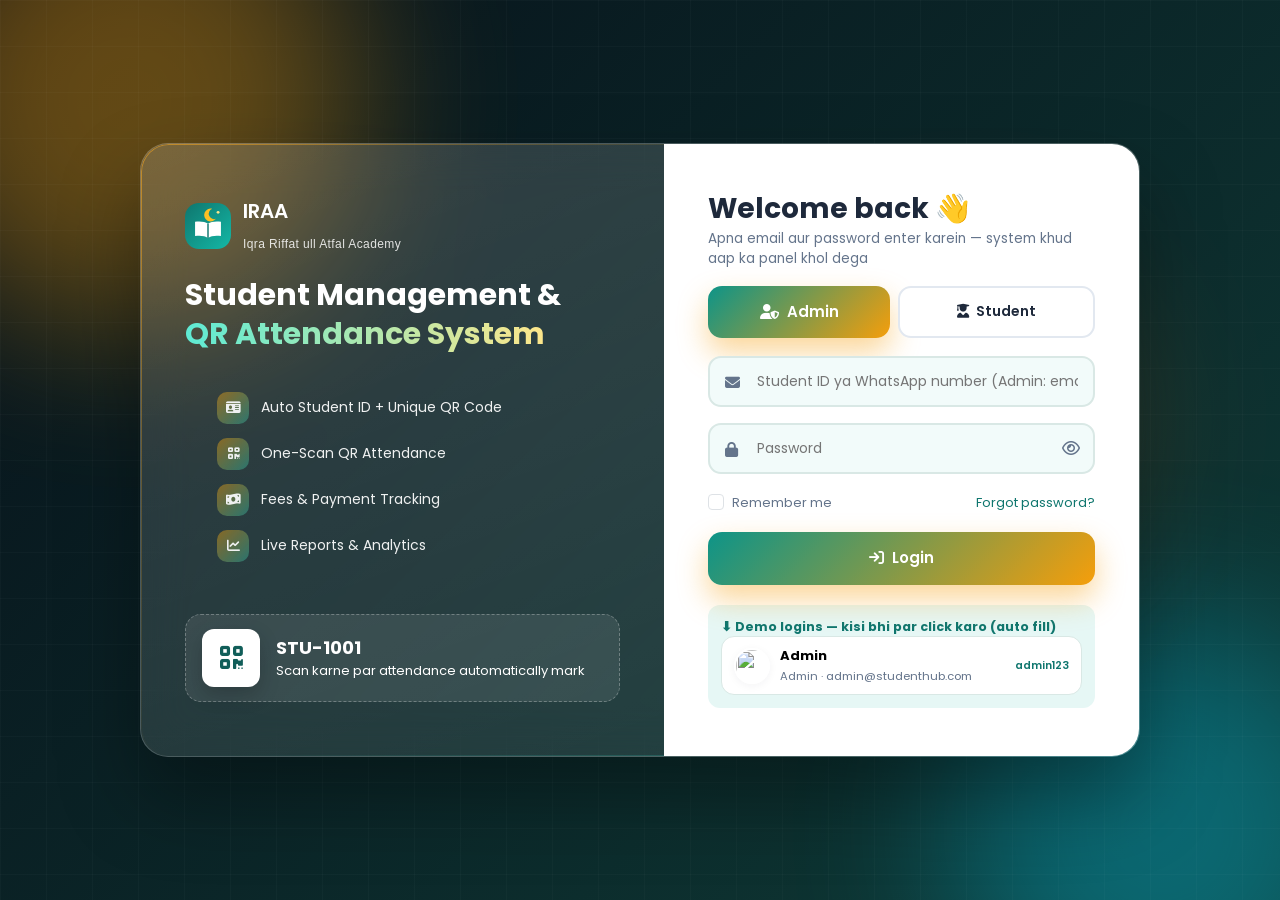
==== commit cc0244a0: "update" ====
--- a/index.html
+++ b/index.html
@@ -3,7 +3,8 @@
 <head>
 <meta charset="UTF-8" />
 <meta name="viewport" content="width=device-width, initial-scale=1.0" />
-<title>StudentHub — Login</title>
+<title>IRAA — Login</title>
+<link rel="icon" href="assets/logo.svg" type="image/svg+xml" />
 <link href="https://cdn.jsdelivr.net/npm/bootstrap@5.3.3/dist/css/bootstrap.min.css" rel="stylesheet" />
 <link rel="stylesheet" href="https://cdnjs.cloudflare.com/ajax/libs/font-awesome/6.5.2/css/all.min.css" />
 <link rel="stylesheet" href="assets/css/style.css" />
@@ -25,8 +26,8 @@
     <!-- Left Brand panel -->
     <div class="login-brand anim-fade-up">
       <div class="brand-badge">
-        <div class="brand-logo"><i class="fa-solid fa-graduation-cap"></i></div>
-        StudentHub
+        <div class="brand-logo" style="background:none;box-shadow:none;padding:0;overflow:hidden;"><img src="assets/logo.svg" alt="IRAA" style="width:100%;height:100%;display:block;"></div>
+        <span>IRAA<br><small style="font-size:12px;font-weight:500;opacity:.85;letter-spacing:.4px;">Iqra Riffat ull Atfal Academy</small></span>
       </div>
       <h1>Student Management &amp;<br /><span>QR Attendance System</span></h1>
 
@@ -51,13 +52,18 @@
       <h3 class="fw-bold mb-1">Welcome back 👋</h3>
       <p class="muted mb-0" style="font-size:13.5px;">Apna email aur password enter karein — system khud aap ka panel khol dega</p>
 
+      <div class="d-flex gap-2 mt-3" id="roleTabs">
+        <button type="button" class="btn-primary-grad" id="roleAdmin" onclick="setRole('admin')" style="flex:1"><i class="fa-solid fa-user-shield me-1"></i> Admin</button>
+        <button type="button" class="btn-ghost" id="roleStudent" onclick="setRole('student')" style="flex:1"><i class="fa-solid fa-user-graduate me-1"></i> Student</button>
+      </div>
       <div class="err-box" id="errBox" style="margin-top:18px;"><i class="fa-solid fa-circle-exclamation me-1"></i><span id="errMsg"></span></div>
 
       <!-- ===== UNIFIED LOGIN FORM ===== -->
+      <div class="mob-brand text-center"><img src="assets/logo.svg" alt="IRAA" style="width:64px;height:64px;"><div class="fw-bold fs-4" style="color:var(--primary-dark);">IRAA</div><div class="muted small">Iqra Riffat ull Atfal Academy</div></div>
       <form id="loginForm" onsubmit="return handleLogin(event)" style="margin-top:18px;">
         <div class="field">
           <i class="fa-solid fa-envelope"></i>
-          <input class="form-ctrl" type="email" id="loginEmail" placeholder="Email address" autocomplete="username" required />
+          <input class="form-ctrl" type="text" id="loginEmail" placeholder="Student ID ya WhatsApp number (Admin: email)" autocomplete="username" required />
         </div>
         <div class="field">
           <i class="fa-solid fa-lock"></i>
@@ -82,11 +88,6 @@
         <b style="color:var(--primary-dark);">⬇ Demo logins — kisi bhi par click karo (auto fill)</b>
         <div class="demo-students" id="demoList"></div>
       </div>
-
-      <div class="text-center mt-3" style="font-size:13px;">
-        <span class="muted">Admission lena chahte hain?</span>
-        <a href="admission.html" style="color:var(--primary-dark);font-weight:700;text-decoration:none;">Online Admission Form →</a>
-      </div>
     </div>
   </div>
 </div>
@@ -94,6 +95,8 @@
 <script src="assets/js/students.js"></script>
 <script src="assets/js/teachers.js"></script>
 <script src="assets/js/auth.js"></script>
+<script src="assets/js/school.js"></script>
+
 <script>
   function togglePass(btn) {
     const inp = btn.parentElement.querySelector('input');
@@ -126,15 +129,23 @@
   }
 
   /* demo logins — sab roles ek hi list mein */
+  let loginRole = 'admin';
+  function setRole(r) {
+    loginRole = r;
+    document.getElementById('roleAdmin').className = r === 'admin' ? 'btn-primary-grad' : 'btn-ghost';
+    document.getElementById('roleStudent').className = r === 'student' ? 'btn-primary-grad' : 'btn-ghost';
+    document.getElementById('loginEmail').placeholder = r === 'admin' ? 'Admin email' : 'Student ID ya WhatsApp number';
+    document.getElementById('loginEmail').value = ''; document.getElementById('loginPass').value = '';
+    buildDemoList();
+  }
   function buildDemoList() {
     const box = document.getElementById('demoList');
     box.innerHTML = '';
     const items = [
       { kind: 'Admin', name: ADMIN_USER.name, email: ADMIN_USER.email, password: ADMIN_USER.password, avatar: ADMIN_USER.avatar },
-      ...DEMO_TEACHERS.map(t => ({ kind: 'Teacher · ' + t.subject, name: t.name, email: t.email, password: t.password, avatar: t.avatar })),
-      ...DEMO_STUDENTS.slice(0, 3).map(s => ({ kind: 'Student', name: s.name, email: s.email, password: s.password, avatar: s.avatar }))
+      ...DEMO_STUDENTS.slice(0, 3).map(s => ({ kind: 'Student', name: s.name, email: s.id, password: s.password, avatar: s.avatar }))
     ];
-    items.forEach(it => {
+    items.filter(it => (it.kind === 'Admin') === (loginRole === 'admin')).forEach(it => {
       const btn = document.createElement('button');
       btn.type = 'button';
       btn.className = 'demo-stu-btn';
@@ -164,6 +175,7 @@
       return false;
     }
 
+    if (auth.role !== loginRole) { showErr(loginRole === 'admin' ? 'Yeh Admin account nahi hai — upar Student select karein' : 'Yeh Student account nahi hai — upar Admin select karein'); return false; }
     setSession({ role: auth.role, id: auth.user.id, name: auth.user.name });
 
     if (auth.role === 'admin') {
--- a/assets/css/style.css
+++ b/assets/css/style.css
@@ -519,8 +519,8 @@
    ================================================================ */
 
 /* ---- Page enter transition ---- */
-body.page-enter { animation: pageFade .5s ease both; }
-@keyframes pageFade { from { opacity: 0; transform: translateY(10px); } to { opacity: 1; transform: translateY(0); } }
+body.page-enter { animation: pageFade .5s ease; }
+@keyframes pageFade { from { opacity: 0; } to { opacity: 1; } }
 
 /* ---- Scroll reveal ---- */
 .reveal { opacity: 0; transform: translateY(26px); transition: opacity .7s cubic-bezier(.22,.9,.3,1), transform .7s cubic-bezier(.22,.9,.3,1); }
@@ -648,3 +648,17 @@
 }
 .swal2-popup.sh-swal .swal2-timer-progress-bar-container { border-radius: 0 0 22px 22px !important; overflow: hidden; }
 .swal2-backdrop-show { background: rgba(11,18,32,.45) !important; backdrop-filter: blur(3px); }
+
+/* ---- IRAA: mobile branding + extra responsive polish ---- */
+.mob-brand { display: none; margin-bottom: 6px; }
+@media (max-width: 1024px) { .mob-brand { display: block; } }
+@media (max-width: 576px) {
+  .content { padding: 14px 10px 28px; }
+  .card-soft { border-radius: 16px; }
+  .table td, .table th { font-size: 12.5px; white-space: nowrap; }
+  .scanner-stage { max-width: 100%; }
+  .btn-grad, .btn-ghost { padding-left: 14px; padding-right: 14px; }
+  .modal-dialog { margin: 10px; }
+  .swal2-popup { width: 92% !important; }
+}
+.table-responsive { -webkit-overflow-scrolling: touch; }
